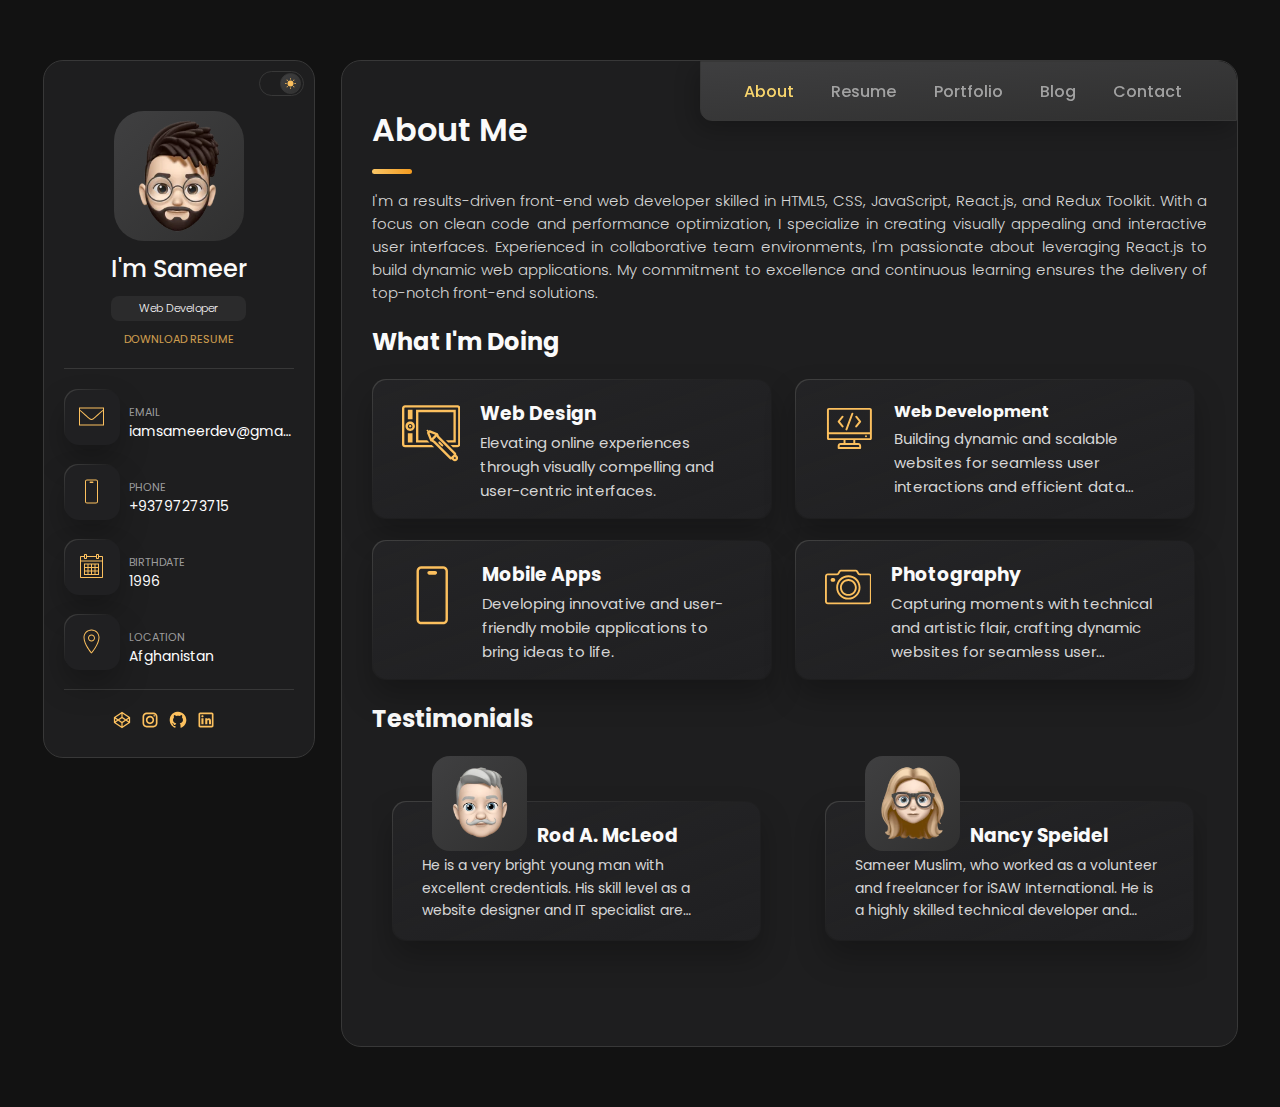
==== index.html @ 7d1943c6 "fixed bugs" ====
<!DOCTYPE html>
<html lang="en">
  <head>
    <meta charset="UTF-8" />
    <meta name="viewport" content="width=device-width, initial-scale=1.0" />
    <link rel="preconnect" href="https://fonts.googleapis.com" />
    <link rel="preconnect" href="https://fonts.gstatic.com" crossorigin />
    <link
      href="https://fonts.googleapis.com/css2?family=Poppins:ital,wght@0,100;0,200;0,300;0,400;0,500;0,600;0,700;0,800;0,900;1,100;1,200;1,300;1,400;1,500;1,600;1,700;1,800;1,900&display=swap"
      rel="stylesheet"
    />
    <link rel="icon" href="images/my-avatar.webp" type="image/x-icon" />

    <link rel="stylesheet" href="css/style.css" />

    <title>I'm Sameer</title>
    <meta
      name="description"
      content="I'm a results-driven front-end web developer skilled in HTML5, CSS,
    JavaScript, React.js, and Redux Toolkit. With a focus on clean code
    and performance optimization, I specialize in creating visually
    appealing and interactive user interfaces."
    />
  </head>
  <!-- Body starts here -->
  <body>
    <!-- main-Container starts here -->

    <div id="main-container" class="main-container">
      <!-- left-side starts here -->

      <aside id="left-side" class="left-side defult-panel">
        <!-- top-sidebar starts here -->
        <div id="show-contacts" class="show-contacts-btn">
          <p id="show-contatcts-text">Show Contacts</p>
          <p id="down-arrow">></p>
        </div>

        <!-- profile starts here -->

        <div class="profile">
          <div class="photo">
            <img
              height="120px"
              width="120"
              src="images/my-avatar.webp"
              alt="I'm Sameer Avatar"
            />
          </div>
          <div class="my-info">
            <h2 class="my-name">I'm Sameer</h2>
            <p id="my-position" class="my-position">Web Developer</p>
            <a
              class="resume-download-btn"
              href="assets/moh-sameer-resume.pdf"
              download="IamSameer-resume"
              >Download Resume
            </a>
          </div>
        </div>
        <!-- profile ends here -->
        <!-- Hr start here  -->
        <hr id="hr1" class="" />

        <!-- info starts here -->
        <div id="info" class="info">
          <!-- Contact list ul starts here -->
          <ul class="contact-list">
            <!-- list item  -->
            <li class="contact-item">
              <div class="item-icon">
                <svg
                  xmlns="http://www.w3.org/2000/svg"
                  viewBox="0 0 50 50"
                  fill="var(--icon-color)"
                >
                  <path
                    d="M 0 7 L 0 8 L 0 43 L 50 43 L 50 7 L 0 7 z M 2 9 L 48 9 L 48 11.505859 C 47.575713 11.875664 29.813803 27.355977 28.335938 28.642578 C 27.038791 29.771847 25.717322 30.001953 25 30.001953 C 24.283393 30.001953 22.961399 29.772013 21.664062 28.642578 C 20.186197 27.355977 2.4242867 11.875664 2 11.505859 L 2 9 z M 2 14.150391 C 4.4379749 16.275559 18.967648 28.941928 20.353516 30.148438 C 22.05418 31.629002 23.854607 31.998047 25 31.998047 C 26.144678 31.998047 27.94563 31.629168 29.646484 30.148438 C 31.032347 28.941933 45.561926 16.277341 48 14.152344 L 48 41 L 2 41 L 2 14.150391 z"
                    fill="var(--icon-color)"
                  />
                </svg>
              </div>
              <div class="item-data">
                <p class="contact-name">email</p>
                <a href="mailto:iamsameerdev@gmail.com" class="contact-data"
                  >iamsameerdev@gmail.com</a
                >
              </div>
            </li>
            <!-- list item  -->

            <li class="contact-item">
              <div class="item-icon">
                <svg
                  xmlns="http://www.w3.org/2000/svg"
                  viewBox="0 0 50 50"
                  fill="var(--icon-color)"
                >
                  <path
                    d="M 16 1 C 13.802666 1 12 2.8026661 12 5 L 12 45 C 12 47.197334 13.802666 49 16 49 L 34 49 C 36.197334 49 38 47.197334 38 45 L 38 5 C 38 2.8026661 36.197334 1 34 1 L 16 1 z M 16 3 L 34 3 C 35.116666 3 36 3.8833339 36 5 L 36 45 C 36 46.116666 35.116666 47 34 47 L 16 47 C 14.883334 47 14 46.116666 14 45 L 14 5 C 14 3.8833339 14.883334 3 16 3 z M 22.5 5 C 21.672 5 21 5.672 21 6.5 C 21 7.328 21.672 8 22.5 8 L 27.5 8 C 28.328 8 29 7.328 29 6.5 C 29 5.672 28.328 5 27.5 5 L 22.5 5 z"
                    fill="var(--icon-color)"
                  />
                </svg>
              </div>
              <div class="item-data">
                <p class="contact-name">Phone</p>
                <a href="tel:+93797273715" class="contact-data">+93797273715</a>
              </div>
            </li>
            <!-- list item  -->

            <li class="contact-item">
              <div class="item-icon">
                <svg
                  xmlns="http://www.w3.org/2000/svg"
                  viewBox="0 0 50 50"
                  fill="var(--icon-color)"
                >
                  <path
                    d="M 12 0 C 10.90625 0 10 0.90625 10 2 L 10 4 L 4 4 C 3.476563 4 2.945313 4.191406 2.570313 4.570313 C 2.191406 4.945313 2 5.476563 2 6 L 2 46 C 2 46.523438 2.191406 47.054688 2.570313 47.433594 C 2.945313 47.808594 3.476563 48 4 48 L 46 48 C 46.523438 48 47.054688 47.808594 47.433594 47.433594 C 47.808594 47.054688 48 46.523438 48 46 L 48 6 C 48 5.476563 47.808594 4.945313 47.433594 4.570313 C 47.054688 4.191406 46.523438 4 46 4 L 40 4 L 40 2 C 40 0.90625 39.09375 0 38 0 L 36 0 C 34.90625 0 34 0.90625 34 2 L 34 4 L 16 4 L 16 2 C 16 0.90625 15.09375 0 14 0 Z M 12 2 L 14 2 L 14 8 L 12 8 Z M 36 2 L 38 2 L 38 8 L 36 8 Z M 4 6 L 10 6 L 10 8 C 10 9.09375 10.90625 10 12 10 L 14 10 C 15.09375 10 16 9.09375 16 8 L 16 6 L 34 6 L 34 8 C 34 9.09375 34.90625 10 36 10 L 38 10 C 39.09375 10 40 9.09375 40 8 L 40 6 L 46 6 L 46 13 L 4 13 Z M 4 15 L 46 15 L 46 46 L 4 46 Z M 10 19 L 10 42 L 40 42 L 40 19 Z M 12 21 L 17 21 L 17 26 L 12 26 Z M 19 21 L 24 21 L 24 26 L 19 26 Z M 26 21 L 31 21 L 31 26 L 26 26 Z M 33 21 L 38 21 L 38 26 L 33 26 Z M 12 28 L 17 28 L 17 33 L 12 33 Z M 19 28 L 24 28 L 24 33 L 19 33 Z M 26 28 L 31 28 L 31 33 L 26 33 Z M 33 28 L 38 28 L 38 33 L 33 33 Z M 12 35 L 17 35 L 17 40 L 12 40 Z M 19 35 L 24 35 L 24 40 L 19 40 Z M 26 35 L 31 35 L 31 40 L 26 40 Z M 33 35 L 38 35 L 38 40 L 33 40 Z"
                    fill="var(--icon-color)"
                  />
                </svg>
              </div>
              <div class="item-data">
                <p class="contact-name">Birthdate</p>
                <time datetime="1996" class="contact-data"> 1996</time>
              </div>
            </li>
            <!-- list item  -->

            <li class="contact-item">
              <div class="item-icon">
                <svg
                  xmlns="http://www.w3.org/2000/svg"
                  viewBox="0 0 50 50"
                  fill="var(--icon-color)"
                >
                  <path
                    d="M 25 1 C 16.160156 1 9 8.160156 9 17 C 9 24.308594 12.859375 32.164063 16.65625 38.25 C 20.453125 44.335938 24.25 48.65625 24.25 48.65625 C 24.441406 48.871094 24.714844 48.996094 25 48.996094 C 25.285156 48.996094 25.558594 48.871094 25.75 48.65625 C 25.75 48.65625 29.550781 44.246094 33.34375 38.125 C 37.136719 32.003906 41 24.167969 41 17 C 41 8.160156 33.839844 1 25 1 Z M 25 3 C 32.761719 3 39 9.238281 39 17 C 39 23.433594 35.363281 31.082031 31.65625 37.0625 C 28.550781 42.074219 25.921875 45.300781 25 46.40625 C 24.070313 45.308594 21.441406 42.152344 18.34375 37.1875 C 14.640625 31.25 11 23.589844 11 17 C 11 9.238281 17.238281 3 25 3 Z M 25 11 C 21.144531 11 18 14.144531 18 18 C 18 21.855469 21.144531 25 25 25 C 28.855469 25 32 21.855469 32 18 C 32 14.144531 28.855469 11 25 11 Z M 25 13 C 27.773438 13 30 15.226563 30 18 C 30 20.773438 27.773438 23 25 23 C 22.226563 23 20 20.773438 20 18 C 20 15.226563 22.226563 13 25 13 Z"
                    fill="var(--icon-color)"
                  />
                </svg>
              </div>
              <div class="item-data">
                <p class="contact-name">Location</p>
                <address class="contact-data">Afghanistan</address>
              </div>
            </li>
          </ul>
          <!-- Contact list ul ends here -->
        </div>

        <!-- info starts here -->

        <hr id="hr2" class="hr2" />
        <div id="social-icons" class="social-icons">
          <a
            href="https://codepen.io/sameer-muslim"
            aria-label="Codepen account link"
            target="_blank"
            ><svg
              xmlns="http://www.w3.org/2000/svg"
              viewBox="0 0 32 32"
              fill="var(--icon-color)"
            >
              <path
                d="M 16 2.84375 L 15.4375 3.21875 L 3.4375 11.25 L 3 11.53125 L 3 20.46875 L 3.4375 20.75 L 15.4375 28.78125 L 16 29.15625 L 16.5625 28.78125 L 28.5625 20.75 L 29 20.46875 L 29 11.53125 L 28.5625 11.25 L 16.5625 3.21875 Z M 15 5.90625 L 15 11.34375 L 9.84375 14.8125 L 5.8125 12.09375 Z M 17 5.90625 L 26.1875 12.09375 L 22.15625 14.8125 L 17 11.34375 Z M 16 13.09375 L 20.34375 16 L 16 18.90625 L 11.65625 16 Z M 5 13.9375 L 8.0625 16 L 5 18.0625 Z M 27 13.9375 L 27 18.0625 L 23.9375 16 Z M 9.875 17.1875 L 15 20.65625 L 15 26.09375 L 5.8125 19.90625 Z M 22.125 17.1875 L 26.1875 19.90625 L 17 26.09375 L 17 20.65625 Z"
                fill="var(--icon-color)"
              />
            </svg>
          </a>
          <a
            href="https://www.instagram.com/sameermuslim/"
            aria-label="Instagram account link"
            target="_blank"
            ><svg
              xmlns="http://www.w3.org/2000/svg"
              viewBox="0 0 24 24"
              fill="#8e8e8e"
            >
              <path
                d="M 8 3 C 5.243 3 3 5.243 3 8 L 3 16 C 3 18.757 5.243 21 8 21 L 16 21 C 18.757 21 21 18.757 21 16 L 21 8 C 21 5.243 18.757 3 16 3 L 8 3 z M 8 5 L 16 5 C 17.654 5 19 6.346 19 8 L 19 16 C 19 17.654 17.654 19 16 19 L 8 19 C 6.346 19 5 17.654 5 16 L 5 8 C 5 6.346 6.346 5 8 5 z M 17 6 A 1 1 0 0 0 16 7 A 1 1 0 0 0 17 8 A 1 1 0 0 0 18 7 A 1 1 0 0 0 17 6 z M 12 7 C 9.243 7 7 9.243 7 12 C 7 14.757 9.243 17 12 17 C 14.757 17 17 14.757 17 12 C 17 9.243 14.757 7 12 7 z M 12 9 C 13.654 9 15 10.346 15 12 C 15 13.654 13.654 15 12 15 C 10.346 15 9 13.654 9 12 C 9 10.346 10.346 9 12 9 z"
                fill="var(--icon-color)"
              />
            </svg>
          </a>
          <a
            href="https://github.com/sameermuslim"
            aria-label="GitHub account link"
            target="_blank"
          >
            <svg
              xmlns="http://www.w3.org/2000/svg"
              viewBox="0 0 24 24"
              fill="#8e8e8e"
            >
              <path
                d="M10.9,2.1c-4.6,0.5-8.3,4.2-8.8,8.7c-0.5,4.7,2.2,8.9,6.3,10.5C8.7,21.4,9,21.2,9,20.8v-1.6c0,0-0.4,0.1-0.9,0.1 c-1.4,0-2-1.2-2.1-1.9c-0.1-0.4-0.3-0.7-0.6-1C5.1,16.3,5,16.3,5,16.2C5,16,5.3,16,5.4,16c0.6,0,1.1,0.7,1.3,1c0.5,0.8,1.1,1,1.4,1 c0.4,0,0.7-0.1,0.9-0.2c0.1-0.7,0.4-1.4,1-1.8c-2.3-0.5-4-1.8-4-4c0-1.1,0.5-2.2,1.2-3C7.1,8.8,7,8.3,7,7.6C7,7.2,7,6.6,7.3,6 c0,0,1.4,0,2.8,1.3C10.6,7.1,11.3,7,12,7s1.4,0.1,2,0.3C15.3,6,16.8,6,16.8,6C17,6.6,17,7.2,17,7.6c0,0.8-0.1,1.2-0.2,1.4 c0.7,0.8,1.2,1.8,1.2,3c0,2.2-1.7,3.5-4,4c0.6,0.5,1,1.4,1,2.3v2.6c0,0.3,0.3,0.6,0.7,0.5c3.7-1.5,6.3-5.1,6.3-9.3 C22,6.1,16.9,1.4,10.9,2.1z"
                fill="var(--icon-color)"
              />
            </svg>
          </a>
          <a
            href="https://www.linkedin.com/in/m-sameer-muslim-55a5a4166/"
            aria-label="Linkedin account link"
            target="_blank"
          >
            <svg
              xmlns="http://www.w3.org/2000/svg"
              viewBox="0 0 24 24"
              fill="#8e8e8e"
            >
              <path
                d="M 5 3 C 3.895 3 3 3.895 3 5 L 3 19 C 3 20.105 3.895 21 5 21 L 19 21 C 20.105 21 21 20.105 21 19 L 21 5 C 21 3.895 20.105 3 19 3 L 5 3 z M 5 5 L 19 5 L 19 19 L 5 19 L 5 5 z M 7.7792969 6.3164062 C 6.9222969 6.3164062 6.4082031 6.8315781 6.4082031 7.5175781 C 6.4082031 8.2035781 6.9223594 8.7167969 7.6933594 8.7167969 C 8.5503594 8.7167969 9.0644531 8.2035781 9.0644531 7.5175781 C 9.0644531 6.8315781 8.5502969 6.3164062 7.7792969 6.3164062 z M 6.4765625 10 L 6.4765625 17 L 9 17 L 9 10 L 6.4765625 10 z M 11.082031 10 L 11.082031 17 L 13.605469 17 L 13.605469 13.173828 C 13.605469 12.034828 14.418109 11.871094 14.662109 11.871094 C 14.906109 11.871094 15.558594 12.115828 15.558594 13.173828 L 15.558594 17 L 18 17 L 18 13.173828 C 18 10.976828 17.023734 10 15.802734 10 C 14.581734 10 13.930469 10.406562 13.605469 10.976562 L 13.605469 10 L 11.082031 10 z"
                fill="var(--icon-color)"
              />
            </svg>
          </a>
          <!-- <a href="https://twitter.com/SameerBaha" target="_blank"></a>
            <svg
              xmlns="http://www.w3.org/2000/svg"
              viewBox="0 0 24 24"
              fill="#8e8e8e"
            >
              <path
                d="M21.634,4.031c-0.815,0.385-2.202,1.107-2.899,1.245c-0.027,0.007-0.049,0.016-0.075,0.023 c-0.813-0.802-1.927-1.299-3.16-1.299c-2.485,0-4.5,2.015-4.5,4.5c0,0.131-0.011,0.372,0,0.5c-3.218,0-5.568-1.679-7.327-3.837 C3.438,4.873,3.188,5.024,3.136,5.23C3.019,5.696,2.979,6.475,2.979,7.031c0,1.401,1.095,2.777,2.8,3.63 c-0.314,0.081-0.66,0.139-1.02,0.139c-0.424,0-0.912-0.111-1.339-0.335c-0.158-0.083-0.499-0.06-0.398,0.344 c0.405,1.619,2.253,2.756,3.904,3.087c-0.375,0.221-1.175,0.176-1.543,0.176c-0.136,0-0.609-0.032-0.915-0.07 c-0.279-0.034-0.708,0.038-0.349,0.582c0.771,1.167,2.515,1.9,4.016,1.928c-1.382,1.084-3.642,1.48-5.807,1.48 c-0.438-0.01-0.416,0.489-0.063,0.674C3.862,19.504,6.478,20,8.347,20C15.777,20,20,14.337,20,8.999 c0-0.086-0.002-0.266-0.005-0.447C19.995,8.534,20,8.517,20,8.499c0-0.027-0.008-0.053-0.008-0.08 c-0.003-0.136-0.006-0.263-0.009-0.329c0.589-0.425,1.491-1.163,1.947-1.728c0.155-0.192,0.03-0.425-0.181-0.352 c-0.543,0.189-1.482,0.555-2.07,0.625c1.177-0.779,1.759-1.457,2.259-2.21C22.109,4.168,21.895,3.907,21.634,4.031z"
                fill="var(--icon-color)"
              />
            </svg>
          </a> -->
        </div>
        <div id="mode-toggle-btn" class="defult-panel mode-toggle-btn">
          <div id="mood-btn" class="toggle-mode dark">
            <img
              height="12px"
              width="12px"
              id="mood-icon"
              class="active"
              src="images/sun.svg"
              alt="light mode icon, Sun"
            />
          </div>
        </div>
      </aside>
      <!-- left-side Ends here -->

      <main class="right-side defult-panel">
        <div class="menu-bar">
          <ul id="menu-bar-ul" class="menu-bar-ul">
            <li>
              <button class="menu-bar-link about-btn active">About</button>
            </li>
            <li><button class="menu-bar-link resume-btn">Resume</button></li>
            <li>
              <button class="menu-bar-link portfolio-btn">Portfolio</button>
            </li>
            <li><button class="menu-bar-link blog-btn">Blog</button></li>
            <li><button class="menu-bar-link contact-btn">Contact</button></li>
          </ul>
        </div>

        <!-- About Section  -->
        <article id="about-section" class="the-section about-section active">
          <h1 class="big-title">About Me</h1>
          <div class="dash"></div>
          <p class="body-text">
            I'm a results-driven front-end web developer skilled in HTML5, CSS,
            JavaScript, React.js, and Redux Toolkit. With a focus on clean code
            and performance optimization, I specialize in creating visually
            appealing and interactive user interfaces. Experienced in
            collaborative team environments, I'm passionate about leveraging
            React.js to build dynamic web applications. My commitment to
            excellence and continuous learning ensures the delivery of top-notch
            front-end solutions.
          </p>

          <!-- What I'm doing section -->
          <div class="section what-i-do">
            <h2 class="section-title">What I'm Doing</h2>

            <div class="section-main-div">
              <ul class="section-list services">
                <li>
                  <div class="card-item services">
                    <svg
                      class="card-item-icon"
                      xmlns="http://www.w3.org/2000/svg"
                      viewBox="0 0 50 50"
                      fill="var(--icon-color)"
                    >
                      <path
                        d="M 2.59375 1 C 1.171875 1 0 2.171875 0 3.59375 L 0 34.40625 C 0 35.828125 1.171875 37 2.59375 37 L 27.5 37 L 25.5 35 L 2.59375 35 C 2.253906 35 2 34.746094 2 34.40625 L 2 3.59375 C 2 3.253906 2.253906 3 2.59375 3 L 47.40625 3 C 47.746094 3 48 3.253906 48 3.59375 L 48 34.40625 C 48 34.746094 47.746094 35 47.40625 35 L 41.5 35 L 43.5 37 L 47.40625 37 C 48.828125 37 50 35.828125 50 34.40625 L 50 3.59375 C 50 2.171875 48.828125 1 47.40625 1 Z M 5 5 L 5 13 L 9 13 L 9 5 Z M 12 5 L 12 33 L 23.5 33 L 21.5 31 L 14 31 L 14 7 L 44 7 L 44 31 L 37.5 31 L 39.5 33 L 46 33 L 46 5 Z M 7 15 C 4.800781 15 3 16.800781 3 19 C 3 21.199219 4.800781 23 7 23 C 9.199219 23 11 21.199219 11 19 C 11 16.800781 9.199219 15 7 15 Z M 7 17 C 8.117188 17 9 17.882813 9 19 C 9 20.117188 8.117188 21 7 21 C 5.882813 21 5 20.117188 5 19 C 5 17.882813 5.882813 17 7 17 Z M 7 18 C 6.449219 18 6 18.449219 6 19 C 6 19.550781 6.449219 20 7 20 C 7.550781 20 8 19.550781 8 19 C 8 18.449219 7.550781 18 7 18 Z M 21.65625 22 C 21.484375 22 21.316406 22.054688 21.1875 22.1875 C 20.925781 22.449219 20.925781 22.894531 21.1875 23.15625 C 21.226563 23.195313 21.523438 23.492188 21.8125 23.78125 L 21.6875 23.90625 C 21.398438 24.191406 21.3125 24.625 21.46875 25 L 24.09375 31.46875 C 24.214844 31.746094 24.457031 31.953125 24.75 32.03125 C 24.753906 32.03125 24.777344 32.0625 24.78125 32.0625 C 24.800781 32.0625 24.824219 32.0625 24.84375 32.0625 C 24.886719 32.074219 24.9375 32.105469 25 32.125 C 25.152344 32.171875 25.363281 32.21875 25.59375 32.3125 C 26.058594 32.5 26.601563 32.820313 26.84375 33.0625 L 40.75 46.9375 C 41.066406 47.253906 41.5625 47.457031 42 47.4375 C 42.183594 47.429688 42.351563 47.394531 42.5 47.34375 L 43.34375 48.1875 C 44.402344 49.246094 46.128906 49.246094 47.1875 48.1875 C 48.246094 47.128906 48.246094 45.402344 47.1875 44.34375 L 46.34375 43.5 C 46.394531 43.351563 46.429688 43.183594 46.4375 43 C 46.457031 42.5625 46.253906 42.035156 45.9375 41.71875 L 32.0625 27.84375 C 31.53125 27.3125 31.0625 25.78125 31.0625 25.78125 C 31.019531 25.617188 30.933594 25.464844 30.8125 25.34375 C 30.792969 25.320313 30.773438 25.300781 30.75 25.28125 C 30.667969 25.203125 30.574219 25.140625 30.46875 25.09375 L 24 22.46875 C 23.84375 22.394531 23.671875 22.363281 23.5 22.375 C 23.273438 22.40625 23.0625 22.519531 22.90625 22.6875 L 22.78125 22.8125 L 22.15625 22.1875 C 22.023438 22.054688 21.828125 22 21.65625 22 Z M 23.84375 24.5625 L 28.3125 26.375 L 25.375 29.3125 L 23.5625 24.84375 Z M 5 25 L 5 33 L 9 33 L 9 25 Z M 29.71875 27.78125 C 29.953125 28.273438 30.171875 28.796875 30.625 29.25 L 44.375 43 C 44.367188 43.019531 44.390625 43.003906 44.375 43.03125 C 44.339844 43.070313 44.308594 43.113281 44.28125 43.15625 C 44.085938 43.417969 43.707031 43.792969 43.25 44.25 C 42.878906 44.621094 42.566406 44.90625 42.3125 45.125 C 42.1875 45.164063 42.070313 45.226563 41.96875 45.3125 L 28.25 31.625 C 27.789063 31.164063 27.277344 30.941406 26.78125 30.71875 Z M 32 32.125 C 31.75 32.101563 31.519531 32.167969 31.34375 32.34375 C 30.996094 32.691406 31.050781 33.300781 31.46875 33.71875 C 31.609375 33.859375 33.609375 35.859375 33.75 36 C 34.167969 36.417969 34.777344 36.472656 35.125 36.125 C 35.476563 35.777344 35.417969 35.167969 35 34.75 L 32.71875 32.46875 C 32.507813 32.257813 32.25 32.148438 32 32.125 Z M 45.1875 45.15625 L 45.78125 45.75 C 46.074219 46.042969 46.074219 46.488281 45.78125 46.78125 C 45.488281 47.074219 45.042969 47.074219 44.75 46.78125 L 44.15625 46.1875 C 44.332031 46.023438 44.507813 45.867188 44.6875 45.6875 C 44.867188 45.507813 45.023438 45.332031 45.1875 45.15625 Z"
                        fill="var(--icon-color)"
                      />
                    </svg>

                    <div class="card-data">
                      <h3 class="card-item-title">Web Design</h3>
                      <p class="item-text">
                        Elevating online experiences through visually compelling
                        and user-centric interfaces.
                      </p>
                    </div>
                  </div>
                </li>
                <li>
                  <div class="card-item services">
                    <svg
                      class="card-item-icon"
                      xmlns="http://www.w3.org/2000/svg"
                      viewBox="0 0 50 50"
                      fill="var(--icon-color)"
                    >
                      <path
                        d="M 4 4 C 2.9069372 4 2 4.9069372 2 6 L 2 35 C 2 36.093063 2.9069372 37 4 37 L 19 37 L 19 40 L 16 40 C 14.35503 40 13 41.35503 13 43 L 13 45 A 1.0001 1.0001 0 0 0 14 46 L 36 46 A 1.0001 1.0001 0 0 0 37 45 L 37 43 C 37 41.35503 35.64497 40 34 40 L 31 40 L 31 37 L 46 37 C 47.093063 37 48 36.093063 48 35 L 48 6 C 48 4.9069372 47.093063 4 46 4 L 4 4 z M 4 6 L 46 6 L 46 29 L 4 29 L 4 6 z M 27.949219 8.9882812 A 1.0001 1.0001 0 0 0 27.064453 9.6484375 L 21.064453 25.648438 A 1.0001 1.0001 0 1 0 22.935547 26.351562 L 28.935547 10.351562 A 1.0001 1.0001 0 0 0 27.949219 8.9882812 z M 32.001953 11.988281 A 1.0001 1.0001 0 0 0 31.21875 13.625 L 34.71875 18 L 31.21875 22.375 A 1.0004882 1.0004882 0 1 0 32.78125 23.625 L 36.78125 18.625 A 1.0001 1.0001 0 0 0 36.78125 17.375 L 32.78125 12.375 A 1.0001 1.0001 0 0 0 32.001953 11.988281 z M 17.96875 11.990234 A 1.0001 1.0001 0 0 0 17.21875 12.375 L 13.21875 17.375 A 1.0001 1.0001 0 0 0 13.21875 18.625 L 17.21875 23.625 A 1.0004882 1.0004882 0 1 0 18.78125 22.375 L 15.28125 18 L 18.78125 13.625 A 1.0001 1.0001 0 0 0 17.96875 11.990234 z M 4 31 L 46 31 L 46 35 L 30 35 L 20 35 L 4 35 L 4 31 z M 42 32 A 1 1 0 0 0 41 33 A 1 1 0 0 0 42 34 A 1 1 0 0 0 43 33 A 1 1 0 0 0 42 32 z M 21 37 L 29 37 L 29 40 L 21 40 L 21 37 z M 16 42 L 34 42 C 34.56503 42 35 42.43497 35 43 L 35 44 L 15 44 L 15 43 C 15 42.43497 15.43497 42 16 42 z"
                        fill="var(--icon-color)"
                      />
                    </svg>

                    <div>
                      <h4 class="card-item-title">Web Development</h4>
                      <p class="item-text">
                        Building dynamic and scalable websites for seamless user
                        interactions and efficient data management.
                      </p>
                    </div>
                  </div>
                </li>
                <li>
                  <div class="card-item services">
                    <svg
                      class="card-item-icon"
                      xmlns="http://www.w3.org/2000/svg"
                      viewBox="0 0 50 50"
                      fill="var(--icon-color)"
                    >
                      <path
                        d="M 16 1 C 13.802666 1 12 2.8026661 12 5 L 12 45 C 12 47.197334 13.802666 49 16 49 L 34 49 C 36.197334 49 38 47.197334 38 45 L 38 5 C 38 2.8026661 36.197334 1 34 1 L 16 1 z M 16 3 L 34 3 C 35.116666 3 36 3.8833339 36 5 L 36 45 C 36 46.116666 35.116666 47 34 47 L 16 47 C 14.883334 47 14 46.116666 14 45 L 14 5 C 14 3.8833339 14.883334 3 16 3 z M 22.5 5 C 21.672 5 21 5.672 21 6.5 C 21 7.328 21.672 8 22.5 8 L 27.5 8 C 28.328 8 29 7.328 29 6.5 C 29 5.672 28.328 5 27.5 5 L 22.5 5 z"
                        fill="var(--icon-color)"
                      />
                    </svg>

                    <div>
                      <h3 class="card-item-title">Mobile Apps</h3>
                      <p class="item-text">
                        Developing innovative and user-friendly mobile
                        applications to bring ideas to life.
                      </p>
                    </div>
                  </div>
                </li>
                <li>
                  <div class="card-item services">
                    <svg
                      class="card-item-icon"
                      xmlns="http://www.w3.org/2000/svg"
                      viewBox="0 0 50 50"
                      fill="var(--icon-color)"
                    >
                      <path
                        d="M 17 5 C 16.179688 5 15.601563 5.5 15.1875 5.96875 C 14.773438 6.4375 14.4375 6.96875 14.125 7.46875 C 13.8125 7.96875 13.527344 8.4375 13.28125 8.71875 C 13.097656 8.929688 12.976563 8.988281 12.96875 9 L 3 9 C 1.355469 9 0 10.355469 0 12 L 0 39 C 0 40.644531 1.355469 42 3 42 L 47 42 C 48.644531 42 50 40.644531 50 39 L 50 12 C 50 10.355469 48.644531 9 47 9 L 37.03125 9 C 37.035156 9.003906 37.023438 9 37 9 C 36.96875 8.976563 36.878906 8.902344 36.71875 8.71875 C 36.472656 8.4375 36.1875 7.96875 35.875 7.46875 C 35.5625 6.96875 35.226563 6.4375 34.8125 5.96875 C 34.398438 5.5 33.820313 5 33 5 Z M 17 7 L 33 7 C 32.9375 7 33.066406 7 33.3125 7.28125 C 33.558594 7.5625 33.84375 8.03125 34.15625 8.53125 C 34.46875 9.03125 34.8125 9.5625 35.21875 10.03125 C 35.625 10.5 36.179688 11 37 11 L 47 11 C 47.5625 11 48 11.4375 48 12 L 48 39 C 48 39.5625 47.5625 40 47 40 L 3 40 C 2.4375 40 2 39.5625 2 39 L 2 12 C 2 11.4375 2.4375 11 3 11 L 13 11 C 13.820313 11 14.375 10.5 14.78125 10.03125 C 15.1875 9.5625 15.53125 9.03125 15.84375 8.53125 C 16.15625 8.03125 16.441406 7.5625 16.6875 7.28125 C 16.933594 7 17.0625 7 17 7 Z M 25 11 C 17.832031 11 12 16.832031 12 24 C 12 31.167969 17.832031 37 25 37 C 32.167969 37 38 31.167969 38 24 C 38 16.832031 32.167969 11 25 11 Z M 25 13 C 31.085938 13 36 17.914063 36 24 C 36 30.085938 31.085938 35 25 35 C 18.914063 35 14 30.085938 14 24 C 14 17.914063 18.914063 13 25 13 Z M 8 14 C 6.894531 14 6 14.894531 6 16 C 6 17.105469 6.894531 18 8 18 L 9 18 C 10.105469 18 11 17.105469 11 16 C 11 14.894531 10.105469 14 9 14 Z M 25 15 C 20.042969 15 16 19.042969 16 24 C 16 28.957031 20.042969 33 25 33 C 29.957031 33 34 28.957031 34 24 C 34 19.042969 29.957031 15 25 15 Z M 25 17 C 28.878906 17 32 20.121094 32 24 C 32 27.878906 28.878906 31 25 31 C 21.121094 31 18 27.878906 18 24 C 18 20.121094 21.121094 17 25 17 Z"
                        fill="var(--icon-color)"
                      />
                    </svg>

                    <div>
                      <h3 class="card-item-title">Photography</h3>
                      <p class="item-text">
                        Capturing moments with technical and artistic flair,
                        crafting dynamic websites for seamless user
                        interactions.
                      </p>
                    </div>
                  </div>
                </li>
              </ul>
            </div>
          </div>
          <!-- End of what I'm doing div -->

          <!-- starting of the next section -->
          <div class="section testimonials">
            <h2 class="section-title">Testimonials</h2>

            <div class="section-main-div">
              <ul class="section-list test-mo horizontal snaps-inline">
                <li class="testimonial-list-itme">
                  <div class="card-item team">
                    <div class="team-info min-test">
                      <div class="photo">
                        <img src="images/Rod.webp" alt="Rod McLeod's Avatar" />
                      </div>
                      <h3 class="card-item-title">Rod A. McLeod</h3>
                      <span style="display: none" class="card-item-position"
                        >Publisher at SHELLDRAKE PUBLISHING</span
                      >
                    </div>
                    <p style="display: none" class="item-test-mo-date">
                      November 8, 2023
                    </p>
                    <p class="item-text">
                      He is a very bright young man with excellent credentials.
                      His skill level as a website designer and IT specialist
                      are remarkable. I have worked closely with Sameer over the
                      past year in the development and implementation of
                      complicated web authoring programs and found his skill
                      sets to be excellent.
                    </p>
                  </div>
                </li>
                <li class="testimonial-list-itme">
                  <div class="card-item team">
                    <div class="team-info min-test">
                      <div class="photo">
                        <img
                          src="images/nancy-avatar.webp"
                          alt="Nancy Speidel's Avatar"
                        />
                      </div>
                      <h3 class="card-item-title">Nancy Speidel</h3>
                      <span style="display: none" class="card-item-position"
                        >Founder and CEO iSAW International</span
                      >
                    </div>
                    <p style="display: none" class="item-test-mo-date">
                      June 3, 2023
                    </p>
                    <p class="item-text">
                      Sameer Muslim, who worked as a volunteer and freelancer
                      for iSAW International. He is a highly skilled technical
                      developer and designer. He has a vast range of technical
                      capabilities ranging from web development to applications
                      and integration.
                    </p>
                  </div>
                </li>
                <li class="testimonial-list-itme">
                  <div class="card-item team">
                    <div class="team-info min-test">
                      <div class="photo">
                        <img
                          src="images/Niyaz-avatar.webp"
                          alt="Niyaz M. Khairy's avatar"
                        />
                      </div>
                      <h3 class="card-item-title">Niyaz M. Khairy</h3>
                      <span style="display: none" class="card-item-position"
                        >Owner of Niyaz.design</span
                      >
                    </div>
                    <p style="display: none" class="item-test-mo-date">
                      March 12, 2022
                    </p>
                    <p class="item-text">
                      Sameer was hired to create a corporate identity. We were
                      very pleased with the work done. He has a lot of
                      experience and is very concerned about the needs of
                      client.
                    </p>
                  </div>
                </li>
                <li class="testimonial-list-itme">
                  <div class="card-item team">
                    <div class="team-info min-test">
                      <div class="photo">
                        <img
                          src="images/Wares-avatar.webp"
                          alt="Wares avatar"
                        />
                      </div>
                      <h3 class="card-item-title">Wares Muhammadi</h3>
                      <span style="display: none" class="card-item-position"
                        >CEO Wama Solution Technology</span
                      >
                    </div>
                    <p style="display: none" class="item-test-mo-date">
                      Feb 17, 2023
                    </p>
                    <p class="item-text">
                      I had the chance to work with Sameer Muslim during my
                      journey as Tech Recruiter at Wama Solution group. The
                      experience was very positive thanks to his contribution.
                      Sameer was very supportive and always willing to leverage
                      the Frontend recruitment process. He is very commited,
                      flexible and understands the need of other business areas.
                    </p>
                  </div>
                </li>
              </ul>
            </div>
          </div>

          <!-- testimonials Dialog -->

          <div id="full-screen-dialog" class="full-screen-dialog">
            <div id="overlay" class="overlay" data-overlay=""></div>
            <div id="dialog-box" class="dialog-box defult-panel">
              <button id="dialog-close-btn" class="dialog-close-btn">X</button>

              <div class="dialog-imgs">
                <div class="dialog-profile">
                  <img
                    height="100px"
                    width="100px"
                    src=""
                    alt="dialog profile avatar"
                    class="dialog-person-img"
                  />
                </div>

                <svg
                  class="dialog-double-quotes"
                  xmlns="http://www.w3.org/2000/svg"
                  viewBox="0 0 50 50"
                  fill="var(--icon-color)"
                >
                  <path
                    d="M38.399,7H11.601C7.961,7,5,9.969,5,13.622l0.061,17.737c0,3.662,2.928,6.641,6.526,6.641h3.46l0.012,7.002 c0.001,0.417,0.26,0.789,0.65,0.935C15.823,45.979,15.941,46,16.059,46c0.283,0,0.56-0.121,0.754-0.343l6.678-7.66l15.001-0.073 c3.71,0,6.508-2.748,6.508-6.391V13.618C45,9.969,42.039,7,38.399,7z M23,21.035c0.037,1.447-0.626,4.735-3.397,6.824 c-0.18,0.136-0.392,0.202-0.601,0.202c-0.303,0-0.603-0.137-0.799-0.398c-0.333-0.441-0.245-1.068,0.196-1.4 c0.883-0.666,1.471-1.488,1.867-2.293c-0.247,0.056-0.502,0.091-0.765,0.091c-1.93,0-3.5-1.583-3.5-3.53S17.57,17,19.5,17 s3.5,1.583,3.5,3.53L23,21.035z M33.999,21.035c0.037,1.447-0.626,4.735-3.397,6.824c-0.18,0.136-0.392,0.202-0.601,0.202 c-0.303,0-0.603-0.137-0.799-0.398c-0.333-0.441-0.245-1.068,0.196-1.4c0.883-0.666,1.471-1.488,1.867-2.293 c-0.247,0.056-0.502,0.091-0.765,0.091c-1.93,0-3.5-1.583-3.5-3.53s1.57-3.53,3.5-3.53s3.5,1.583,3.5,3.53L33.999,21.035z"
                    fill="var(--icon-color)"
                  />
                </svg>
              </div>

              <div class="dialog-text-box">
                <h3 class="dialog-person-name">Sameer Muslim</h3>
                <span class="dialog-person-position">SEO of Shildreake</span>
                <p class="dialog-date">14 June, 2021</p>
                <p class="dialog-text">
                  Lorem ipsum dolor sit, amet consectetur adipisicing elit.
                  Itaque magni beatae cumque doloribus. Quo tenetur totam
                  accusamus, quia, pariatur qui vero laudantium sunt rem
                  eligendi quas, est maiores explicabo voluptatibus? Lorem
                  ipsum, dolor sit amet consectetur adipisicing elit. Mollitia,
                  reiciendis quis sint nesciunt iure id reprehenderit temporibus
                  natus perspiciatis libero repellat, sapiente enim optio
                  laborum facere nostrum harum sed magnam.
                </p>
              </div>
            </div>
          </div>

          <!-- <div style="display: none" class="section testimonials">
            <h2 class="section-title">Clients</h2>
            <div class="clients">
              <ul class="section-list horizontal snaps-inline">
                <li>
                  <a href="#"><img src="images/shelldrake.png" alt="" /></a>
                </li>
                <li>
                  <a href="#"><img src="images/isaw-logo.png" alt="" /></a>
                </li>
                <li>
                  <a href="#"><img src="images/camera.svg" alt="" /></a>
                </li>
                <li>
                  <a href="#"><img src="images/github.svg" alt="" /></a>
                </li>
                <li>
                  <a href="#"><img src="images/instagram.svg" alt="" /></a>
                </li>
                <li>
                  <a href="#"><img src="images/location.svg" alt="" /></a>
                </li>
              </ul>
            </div>
          </div> -->
        </article>
        <article id="resume-section " class="the-section resume-section">
          <h1 class="big-title">Resume</h1>
          <div class="dash"></div>
          <div class="resume">
            <div class="resume-section-name">
              <div class="resume-section-icon item-icon">
                <svg
                  xmlns="http://www.w3.org/2000/svg"
                  viewBox="10 5 65 65"
                  fill="var(--icon-color)"
                >
                  <path
                    d="M 40 5.007813 C 38.933594 5.007813 37.863281 5.410156 37.054688 6.21875 L 34.734375 8.539063 L 31.707031 7.28125 C 29.59375 6.40625 27.140625 7.421875 26.265625 9.539063 L 25.011719 12.566406 L 21.730469 12.566406 C 19.441406 12.566406 17.566406 14.441406 17.566406 16.730469 L 17.566406 20.011719 L 14.535156 21.265625 C 12.421875 22.140625 11.410156 24.59375 12.28125 26.707031 L 13.539063 29.738281 L 11.21875 32.058594 C 9.601563 33.675781 9.601563 36.328125 11.21875 37.945313 L 13.539063 40.265625 L 12.28125 43.292969 C 11.40625 45.40625 12.421875 47.859375 14.535156 48.734375 L 17.566406 49.988281 L 17.566406 50.019531 L 4.585938 63 L 17 63 L 17 75.414063 L 29.453125 62.964844 C 30.191406 63.085938 30.96875 63.023438 31.707031 62.71875 L 34.738281 61.460938 L 37.058594 63.78125 C 38.675781 65.398438 41.328125 65.398438 42.945313 63.78125 L 45.265625 61.460938 L 48.292969 62.71875 C 49.03125 63.023438 49.808594 63.085938 50.546875 62.964844 L 63 75.414063 L 63 63 L 75.414063 63 L 62.433594 50.019531 L 62.433594 49.988281 L 65.464844 48.734375 C 67.578125 47.859375 68.59375 45.40625 67.71875 43.292969 L 66.464844 40.265625 L 68.78125 37.945313 C 70.398438 36.328125 70.398438 33.671875 68.78125 32.054688 L 66.460938 29.734375 L 67.71875 26.707031 C 68.59375 24.59375 67.578125 22.140625 65.464844 21.265625 L 62.433594 20.011719 L 62.433594 16.730469 C 62.433594 14.441406 60.558594 12.566406 58.269531 12.566406 L 54.988281 12.566406 L 53.734375 9.539063 C 52.859375 7.421875 50.40625 6.410156 48.292969 7.28125 L 45.261719 8.539063 L 42.941406 6.21875 C 42.132813 5.410156 41.066406 5.007813 40 5.007813 Z M 40 6.992188 C 40.550781 6.992188 41.101563 7.207031 41.53125 7.632813 L 44.792969 10.898438 L 49.058594 9.132813 C 50.171875 8.667969 51.425781 9.1875 51.886719 10.300781 L 53.652344 14.566406 L 58.269531 14.566406 C 59.476563 14.566406 60.433594 15.523438 60.433594 16.730469 L 60.433594 21.34375 L 64.699219 23.113281 C 65.8125 23.574219 66.332031 24.824219 65.871094 25.941406 L 64.101563 30.203125 L 67.363281 33.46875 C 68.21875 34.324219 68.21875 35.675781 67.367188 36.53125 L 64.105469 39.796875 L 65.871094 44.058594 C 66.332031 45.175781 65.816406 46.425781 64.699219 46.886719 L 60.433594 48.65625 L 60.433594 53.269531 C 60.433594 54.476563 59.476563 55.433594 58.269531 55.433594 L 53.65625 55.433594 L 51.886719 59.699219 C 51.425781 60.8125 50.175781 61.332031 49.058594 60.871094 L 44.796875 59.101563 L 41.53125 62.363281 C 40.675781 63.21875 39.324219 63.21875 38.46875 62.363281 L 35.207031 59.101563 L 30.941406 60.871094 C 29.824219 61.328125 28.574219 60.8125 28.113281 59.699219 L 26.347656 55.433594 L 21.730469 55.433594 C 20.523438 55.433594 19.566406 54.476563 19.566406 53.269531 L 19.566406 48.65625 L 15.300781 46.886719 C 14.1875 46.425781 13.667969 45.175781 14.128906 44.058594 L 15.898438 39.796875 L 12.636719 36.53125 C 11.78125 35.675781 11.78125 34.324219 12.636719 33.46875 L 15.898438 30.207031 L 14.128906 25.941406 C 13.671875 24.824219 14.1875 23.574219 15.300781 23.113281 L 19.566406 21.34375 L 19.566406 16.730469 C 19.566406 15.523438 20.523438 14.566406 21.730469 14.566406 L 26.34375 14.566406 L 28.113281 10.300781 C 28.574219 9.1875 29.824219 8.667969 30.941406 9.132813 L 35.203125 10.898438 L 38.46875 7.632813 C 38.894531 7.207031 39.449219 6.992188 40 6.992188 Z M 40 10 C 39.449219 10 39 10.449219 39 11 C 39 11.550781 39.449219 12 40 12 C 40.550781 12 41 11.550781 41 11 C 41 10.449219 40.550781 10 40 10 Z M 30.824219 11.828125 C 30.6875 11.824219 30.554688 11.851563 30.433594 11.902344 C 29.921875 12.113281 29.679688 12.699219 29.890625 13.207031 C 30.101563 13.71875 30.6875 13.960938 31.199219 13.75 C 31.707031 13.539063 31.949219 12.953125 31.738281 12.441406 C 31.585938 12.074219 31.222656 11.828125 30.824219 11.828125 Z M 49.203125 11.828125 C 48.792969 11.816406 48.417969 12.0625 48.261719 12.441406 C 48.046875 12.953125 48.289063 13.539063 48.800781 13.75 C 49.3125 13.960938 49.894531 13.71875 50.109375 13.207031 C 50.320313 12.699219 50.078125 12.113281 49.566406 11.902344 C 49.453125 11.855469 49.328125 11.828125 49.203125 11.828125 Z M 40 17 C 39.449219 17 39 17.449219 39 18 C 39 18.550781 39.449219 19 40 19 C 40.550781 19 41 18.550781 41 18 C 41 17.449219 40.550781 17 40 17 Z M 56.984375 17.03125 C 56.714844 17.027344 56.453125 17.132813 56.265625 17.324219 C 55.875 17.710938 55.875 18.347656 56.265625 18.734375 C 56.652344 19.125 57.289063 19.125 57.675781 18.734375 C 58.066406 18.347656 58.066406 17.710938 57.675781 17.324219 C 57.492188 17.136719 57.246094 17.03125 56.984375 17.03125 Z M 23.042969 17.03125 C 22.773438 17.027344 22.511719 17.132813 22.324219 17.324219 C 21.933594 17.714844 21.933594 18.347656 22.324219 18.738281 C 22.710938 19.128906 23.347656 19.128906 23.734375 18.738281 C 24.125 18.347656 24.125 17.714844 23.734375 17.324219 C 23.550781 17.140625 23.304688 17.035156 23.042969 17.03125 Z M 35.609375 17.578125 C 35.585938 17.578125 35.5625 17.582031 35.539063 17.582031 C 35.472656 17.585938 35.40625 17.597656 35.34375 17.613281 C 34.808594 17.757813 34.492188 18.304688 34.636719 18.839844 C 34.777344 19.375 35.324219 19.691406 35.859375 19.546875 C 36.394531 19.402344 36.710938 18.855469 36.566406 18.324219 C 36.449219 17.886719 36.058594 17.585938 35.609375 17.578125 Z M 44.390625 17.578125 C 43.941406 17.582031 43.550781 17.886719 43.433594 18.320313 C 43.363281 18.578125 43.398438 18.851563 43.53125 19.082031 C 43.664063 19.308594 43.882813 19.476563 44.140625 19.546875 C 44.398438 19.617188 44.671875 19.578125 44.898438 19.445313 C 45.128906 19.3125 45.296875 19.09375 45.363281 18.839844 C 45.507813 18.304688 45.191406 17.757813 44.65625 17.613281 C 44.570313 17.589844 44.480469 17.578125 44.390625 17.578125 Z M 31.476563 19.277344 C 31.308594 19.28125 31.144531 19.328125 31 19.410156 C 30.769531 19.542969 30.601563 19.761719 30.53125 20.019531 C 30.464844 20.273438 30.5 20.546875 30.632813 20.777344 C 30.765625 21.007813 30.984375 21.175781 31.242188 21.242188 C 31.496094 21.3125 31.769531 21.277344 32 21.140625 C 32.476563 20.867188 32.640625 20.253906 32.363281 19.777344 C 32.183594 19.460938 31.84375 19.269531 31.476563 19.277344 Z M 48.453125 19.28125 C 48.109375 19.296875 47.800781 19.484375 47.632813 19.78125 C 47.355469 20.257813 47.523438 20.867188 48 21.144531 C 48.476563 21.421875 49.089844 21.257813 49.363281 20.78125 C 49.5 20.550781 49.535156 20.277344 49.464844 20.019531 C 49.398438 19.761719 49.230469 19.542969 49 19.410156 C 48.832031 19.316406 48.644531 19.269531 48.453125 19.28125 Z M 27.992188 21.980469 C 27.722656 21.976563 27.460938 22.082031 27.269531 22.269531 C 26.882813 22.660156 26.882813 23.296875 27.269531 23.6875 C 27.660156 24.074219 28.296875 24.074219 28.6875 23.6875 C 29.074219 23.296875 29.074219 22.660156 28.6875 22.269531 C 28.5 22.085938 28.253906 21.980469 27.992188 21.980469 Z M 52.035156 21.980469 C 51.765625 21.972656 51.503906 22.078125 51.3125 22.269531 C 50.921875 22.660156 50.921875 23.296875 51.3125 23.6875 C 51.703125 24.074219 52.335938 24.074219 52.726563 23.6875 C 53.117188 23.296875 53.117188 22.660156 52.726563 22.269531 C 52.542969 22.085938 52.296875 21.984375 52.035156 21.980469 Z M 17.847656 24.8125 C 17.4375 24.804688 17.0625 25.050781 16.90625 25.433594 C 16.691406 25.941406 16.933594 26.527344 17.445313 26.738281 C 17.957031 26.949219 18.539063 26.707031 18.75 26.199219 C 18.964844 25.6875 18.722656 25.101563 18.210938 24.890625 C 18.097656 24.84375 17.972656 24.816406 17.847656 24.8125 Z M 62.179688 24.8125 C 62.046875 24.8125 61.914063 24.839844 61.792969 24.890625 C 61.28125 25.101563 61.039063 25.6875 61.25 26.199219 C 61.460938 26.707031 62.046875 26.949219 62.558594 26.738281 C 63.066406 26.527344 63.308594 25.941406 63.097656 25.433594 C 62.945313 25.058594 62.582031 24.816406 62.179688 24.8125 Z M 54.699219 25.5 C 54.53125 25.503906 54.367188 25.550781 54.21875 25.632813 C 53.992188 25.765625 53.824219 25.984375 53.753906 26.242188 C 53.6875 26.496094 53.722656 26.769531 53.855469 27 C 54.132813 27.476563 54.742188 27.640625 55.21875 27.363281 C 55.699219 27.089844 55.863281 26.476563 55.585938 26 C 55.402344 25.683594 55.0625 25.492188 54.699219 25.5 Z M 25.230469 25.5 C 24.886719 25.519531 24.578125 25.707031 24.410156 26 C 24.132813 26.480469 24.300781 27.089844 24.777344 27.367188 C 25.253906 27.644531 25.867188 27.480469 26.140625 27 C 26.277344 26.773438 26.3125 26.5 26.242188 26.242188 C 26.175781 25.984375 26.007813 25.765625 25.777344 25.636719 C 25.609375 25.539063 25.421875 25.492188 25.230469 25.5 Z M 23.570313 29.601563 C 23.121094 29.605469 22.730469 29.910156 22.613281 30.34375 C 22.46875 30.878906 22.785156 31.425781 23.320313 31.566406 C 23.855469 31.710938 24.402344 31.394531 24.546875 30.859375 C 24.6875 30.328125 24.371094 29.78125 23.839844 29.636719 C 23.75 29.613281 23.660156 29.601563 23.570313 29.601563 Z M 56.457031 29.601563 C 56.355469 29.597656 56.257813 29.609375 56.160156 29.636719 C 55.625 29.777344 55.308594 30.324219 55.453125 30.859375 C 55.597656 31.394531 56.144531 31.710938 56.675781 31.566406 C 57.210938 31.421875 57.527344 30.875 57.386719 30.34375 C 57.269531 29.917969 56.894531 29.617188 56.457031 29.601563 Z M 16 34 C 15.449219 34 15 34.449219 15 35 C 15 35.550781 15.449219 36 16 36 C 16.550781 36 17 35.550781 17 35 C 17 34.449219 16.550781 34 16 34 Z M 23 34 C 22.449219 34 22 34.449219 22 35 C 22 35.550781 22.449219 36 23 36 C 23.550781 36 24 35.550781 24 35 C 24 34.449219 23.550781 34 23 34 Z M 57 34 C 56.449219 34 56 34.449219 56 35 C 56 35.550781 56.449219 36 57 36 C 57.550781 36 58 35.550781 58 35 C 58 34.449219 57.550781 34 57 34 Z M 64 34 C 63.449219 34 63 34.449219 63 35 C 63 35.550781 63.449219 36 64 36 C 64.550781 36 65 35.550781 65 35 C 65 34.449219 64.550781 34 64 34 Z M 23.617188 38.402344 C 23.515625 38.398438 23.417969 38.40625 23.320313 38.433594 C 22.785156 38.578125 22.46875 39.125 22.613281 39.65625 C 22.679688 39.914063 22.847656 40.132813 23.078125 40.265625 C 23.308594 40.398438 23.582031 40.4375 23.839844 40.367188 C 24.09375 40.296875 24.3125 40.128906 24.445313 39.902344 C 24.578125 39.671875 24.613281 39.398438 24.546875 39.140625 C 24.429688 38.71875 24.054688 38.417969 23.617188 38.402344 Z M 56.410156 38.402344 C 55.960938 38.40625 55.570313 38.710938 55.453125 39.144531 C 55.3125 39.679688 55.628906 40.226563 56.160156 40.371094 C 56.695313 40.511719 57.242188 40.195313 57.386719 39.660156 C 57.53125 39.128906 57.214844 38.582031 56.679688 38.4375 C 56.59375 38.414063 56.503906 38.402344 56.410156 38.402344 Z M 25.253906 42.5 C 25.085938 42.503906 24.921875 42.550781 24.777344 42.632813 C 24.300781 42.910156 24.132813 43.519531 24.410156 44 C 24.542969 44.226563 24.761719 44.394531 25.019531 44.464844 C 25.273438 44.535156 25.546875 44.5 25.777344 44.363281 C 26.007813 44.234375 26.175781 44.015625 26.242188 43.757813 C 26.3125 43.5 26.277344 43.226563 26.140625 43 C 25.960938 42.683594 25.617188 42.492188 25.253906 42.5 Z M 54.671875 42.503906 C 54.335938 42.519531 54.027344 42.707031 53.855469 43 C 53.578125 43.480469 53.742188 44.089844 54.21875 44.367188 C 54.699219 44.644531 55.308594 44.480469 55.585938 44 C 55.863281 43.523438 55.699219 42.914063 55.21875 42.636719 C 55.054688 42.539063 54.863281 42.496094 54.671875 42.503906 Z M 17.835938 43.183594 C 17.703125 43.183594 17.570313 43.207031 17.445313 43.261719 C 16.933594 43.472656 16.691406 44.054688 16.90625 44.566406 C 17.117188 45.078125 17.699219 45.320313 18.210938 45.109375 C 18.71875 44.894531 18.960938 44.3125 18.75 43.800781 C 18.597656 43.429688 18.238281 43.1875 17.835938 43.183594 Z M 62.195313 43.183594 C 61.78125 43.175781 61.40625 43.417969 61.25 43.800781 C 61.039063 44.3125 61.28125 44.894531 61.792969 45.109375 C 62.300781 45.320313 62.886719 45.078125 63.097656 44.566406 C 63.308594 44.054688 63.066406 43.472656 62.558594 43.261719 C 62.441406 43.210938 62.320313 43.1875 62.195313 43.183594 Z M 27.992188 46.019531 C 27.722656 46.019531 27.460938 46.125 27.269531 46.3125 C 26.882813 46.703125 26.882813 47.339844 27.269531 47.730469 C 27.660156 48.117188 28.296875 48.117188 28.6875 47.730469 C 28.875 47.539063 28.980469 47.285156 28.980469 47.019531 C 28.980469 46.753906 28.875 46.5 28.6875 46.3125 C 28.5 46.128906 28.253906 46.023438 27.992188 46.019531 Z M 52.035156 46.019531 C 51.765625 46.015625 51.503906 46.121094 51.3125 46.3125 C 50.921875 46.703125 50.921875 47.339844 51.3125 47.730469 C 51.703125 48.117188 52.335938 48.117188 52.726563 47.730469 C 52.914063 47.539063 53.019531 47.285156 53.019531 47.019531 C 53.019531 46.753906 52.914063 46.5 52.726563 46.3125 C 52.542969 46.128906 52.292969 46.023438 52.035156 46.019531 Z M 48.472656 48.722656 C 48.308594 48.726563 48.144531 48.773438 48 48.855469 C 47.523438 49.132813 47.355469 49.742188 47.632813 50.21875 C 47.765625 50.449219 47.984375 50.617188 48.242188 50.6875 C 48.496094 50.757813 48.769531 50.722656 49 50.589844 C 49.230469 50.457031 49.398438 50.238281 49.464844 49.980469 C 49.535156 49.722656 49.5 49.449219 49.363281 49.21875 C 49.183594 48.90625 48.839844 48.714844 48.472656 48.722656 Z M 31.453125 48.722656 C 31.113281 48.742188 30.804688 48.929688 30.632813 49.222656 C 30.5 49.453125 30.464844 49.726563 30.53125 49.980469 C 30.601563 50.238281 30.769531 50.457031 31 50.589844 C 31.476563 50.867188 32.089844 50.699219 32.363281 50.222656 C 32.640625 49.746094 32.476563 49.132813 32 48.859375 C 31.832031 48.761719 31.644531 48.714844 31.453125 48.722656 Z M 35.589844 50.421875 C 35.140625 50.425781 34.75 50.726563 34.632813 51.160156 C 34.488281 51.695313 34.804688 52.242188 35.339844 52.386719 C 35.875 52.53125 36.421875 52.214844 36.5625 51.679688 C 36.707031 51.144531 36.390625 50.597656 35.859375 50.453125 C 35.769531 50.433594 35.679688 50.421875 35.589844 50.421875 Z M 44.4375 50.421875 C 44.335938 50.417969 44.238281 50.429688 44.140625 50.453125 C 43.882813 50.523438 43.664063 50.691406 43.53125 50.921875 C 43.398438 51.152344 43.363281 51.425781 43.433594 51.683594 C 43.578125 52.214844 44.125 52.53125 44.65625 52.390625 C 44.914063 52.320313 45.132813 52.152344 45.265625 51.921875 C 45.398438 51.691406 45.433594 51.417969 45.363281 51.160156 C 45.25 50.738281 44.875 50.4375 44.4375 50.421875 Z M 23.042969 50.96875 C 22.773438 50.96875 22.511719 51.074219 22.324219 51.265625 C 21.933594 51.652344 21.933594 52.289063 22.324219 52.675781 C 22.710938 53.066406 23.347656 53.066406 23.734375 52.675781 C 24.125 52.289063 24.125 51.652344 23.734375 51.265625 C 23.550781 51.078125 23.304688 50.972656 23.042969 50.96875 Z M 56.984375 50.96875 C 56.714844 50.964844 56.453125 51.070313 56.261719 51.265625 C 55.871094 51.652344 55.871094 52.289063 56.261719 52.675781 C 56.652344 53.066406 57.285156 53.066406 57.675781 52.675781 C 58.066406 52.289063 58.066406 51.652344 57.675781 51.265625 C 57.492188 51.078125 57.246094 50.976563 56.984375 50.96875 Z M 40 51 C 39.449219 51 39 51.449219 39 52 C 39 52.550781 39.449219 53 40 53 C 40.550781 53 41 52.550781 41 52 C 41 51.449219 40.550781 51 40 51 Z M 17.566406 52.847656 L 17.566406 53.269531 C 17.566406 55.558594 19.441406 57.433594 21.730469 57.433594 L 25.011719 57.433594 L 26.265625 60.464844 C 26.539063 61.125 26.976563 61.664063 27.5 62.082031 L 19 70.585938 L 19 61 L 9.414063 61 Z M 62.433594 52.847656 L 70.585938 61 L 61 61 L 61 70.585938 L 52.5 62.082031 C 53.023438 61.660156 53.460938 61.125 53.734375 60.464844 L 54.988281 57.433594 L 58.269531 57.433594 C 60.558594 57.433594 62.433594 55.558594 62.433594 53.269531 Z M 30.839844 56.171875 C 30.425781 56.164063 30.050781 56.40625 29.890625 56.789063 C 29.679688 57.300781 29.921875 57.882813 30.433594 58.09375 C 30.945313 58.308594 31.527344 58.066406 31.738281 57.554688 C 31.953125 57.042969 31.710938 56.460938 31.199219 56.25 C 31.085938 56.199219 30.960938 56.175781 30.839844 56.171875 Z M 49.191406 56.171875 C 49.058594 56.171875 48.925781 56.195313 48.800781 56.25 C 48.558594 56.347656 48.363281 56.542969 48.261719 56.789063 C 48.160156 57.035156 48.160156 57.308594 48.261719 57.554688 C 48.472656 58.066406 49.054688 58.308594 49.566406 58.09375 C 49.8125 57.996094 50.007813 57.800781 50.109375 57.554688 C 50.210938 57.308594 50.210938 57.035156 50.109375 56.789063 C 49.957031 56.417969 49.59375 56.175781 49.191406 56.171875 Z M 40 58 C 39.449219 58 39 58.449219 39 59 C 39 59.550781 39.449219 60 40 60 C 40.550781 60 41 59.550781 41 59 C 41 58.449219 40.550781 58 40 58 Z"
                    fill="var(--icon-color)"
                  />
                </svg>
              </div>
              <h3 class="resume-section-title">Certification</h3>
            </div>
            <ol class="resume-section-list">
              <li class="resume-list-item">
                <h4 class="resume-list-item-title">
                  The Complete 2023 Web Development Bootcamp by Angela Yu
                  <span class="add-sign">@</span>
                  <a
                    class="companeis-link"
                    target="_blank"
                    href="https://www.udemy.com/course/the-complete-web-development-bootcamp/"
                    attr=""
                    data-description="Link of the Course"
                  >
                    Udemy
                  </a>
                </h4>
                <p class="resume-section-date">
                  2023 - Present <span class="forward-selash">//</span>Online
                </p>
                <p class="resume-about-organization"></p>
                <ul class="resume-responsibilities-list">
                  <li class="responsibility-list-item">
                    in-depth training in web development, covering HTML, CSS,
                    JavaScript, Node.js, and MongoDB.
                  </li>
                  <li class="responsibility-list-item">
                    Hands-on experience in building responsive and dynamic web
                    applications.
                  </li>
                  <li class="responsibility-list-item">
                    Familiarity with front-end and back-end development
                    principles.
                  </li>
                  <li class="responsibility-list-item">
                    principles. Developed practical skills through real-world
                  </li>
                  <li class="responsibility-list-item">
                    projects and coding exercises. Acquired proficiency in
                    utilizing industry-standard tools and frameworks.
                  </li>
                </ul>
              </li>
              <li class="resume-list-item">
                <h4 class="resume-list-item-title">
                  Search Engine Optimization (SEO) with Squarespace<span
                    class="add-sign"
                    >@</span
                  >
                  <a class="companeis-link no-link"> Coursera</a>
                </h4>
                <p class="resume-section-date">
                  Oct 2023 <span class="forward-selash">//</span> Online
                </p>
                <p class="resume-about-organization"></p>
                <ul class="resume-responsibilities-list"></ul>
              </li>

              <li class="resume-list-item">
                <h4 class="resume-list-item-title">
                  Flutter Development <span class="add-sign">@</span>
                  <a
                    href="https://developers.google.com/learn/pathways/intro-to-flutter"
                    class="companeis-link"
                    target="_blank"
                  >
                    Google Developers</a
                  >
                </h4>
                <p class="resume-section-date">
                  September 2020 <span class="forward-selash">//</span> Online
                </p>

                <ul class="resume-responsibilities-list">
                  <li class="responsibility-list-item">
                    Built beautiful and responsive user interfaces for desktop,
                    mobile, and web applications.
                  </li>
                  <li class="responsibility-list-item">
                    Utilized Flutter to natively compile applications from a
                    single codebase, streamlining development processes.
                  </li>
                  <li class="responsibility-list-item">
                    Developed a deep understanding of Flutter's architecture and
                    best practices.
                  </li>
                </ul>
              </li>
              <li class="resume-list-item">
                <h4 class="resume-list-item-title">
                  Android Development course
                  <span class="add-sign">@</span>
                  <a
                    href="https://www.udacity.com/course/android-basics-user-input--cd0343"
                    class="companeis-link"
                    target="_blank"
                  >
                    Udacity</a
                  >
                </h4>
                <p class="resume-section-date">
                  March 2018 <span class="forward-selash">//</span> Online
                </p>

                <ul class="resume-responsibilities-list">
                  <li class="responsibility-list-item">
                    Completed a comprehensive series of four courses covering
                    fundamental Android development skills
                  </li>
                  <li class="responsibility-list-item">
                    User Interface Design, Multi-screen Applications, User Input
                    Handling, Networking in Android
                  </li>
                  <li class="responsibility-list-item">
                    Instructors: Kunal Chawla, Lyla Fujiwara, Katherine Kuan
                  </li>
                  <li class="responsibility-list-item">
                    Acquired hands-on experience in developing Android
                    applications through practical projects and exercises.
                  </li>
                </ul>
              </li>
            </ol>
            <div class="resume-section-name">
              <div class="resume-section-icon item-icon">
                <svg
                  xmlns="http://www.w3.org/2000/svg"
                  viewBox="0 0 50 50"
                  fill="var(--icon-color)"
                >
                  <path
                    d="M 5.8125 2 C 5.335938 2.089844 4.992188 2.511719 5 3 L 5 8 L 2.84375 8 C 1.28125 8 0 9.28125 0 10.84375 L 0 44.15625 C 0 45.71875 1.28125 47 2.84375 47 L 19.53125 47 C 20.003906 47.730469 21.621094 50 25 50 C 28.378906 50 29.996094 47.730469 30.46875 47 L 47.15625 47 C 48.71875 47 50 45.71875 50 44.15625 L 50 10.84375 C 50 9.28125 48.71875 8 47.15625 8 L 45 8 L 45 3 C 45 2.449219 44.550781 2 44 2 C 36.367188 2 31.4375 3.542969 28.40625 5.125 C 26.890625 5.917969 25.859375 6.691406 25.1875 7.3125 C 25.105469 7.386719 25.070313 7.429688 25 7.5 C 24.929688 7.429688 24.894531 7.386719 24.8125 7.3125 C 24.140625 6.691406 23.109375 5.917969 21.59375 5.125 C 18.5625 3.542969 13.632813 2 6 2 C 5.96875 2 5.9375 2 5.90625 2 C 5.875 2 5.84375 2 5.8125 2 Z M 7 4.0625 C 13.738281 4.199219 18.074219 5.527344 20.65625 6.875 C 22.015625 7.582031 22.921875 8.308594 23.46875 8.8125 C 23.898438 9.207031 23.9375 9.320313 24 9.40625 L 24 41.25 C 23.335938 40.886719 22.609375 40.480469 21.40625 40.0625 C 18.554688 39.074219 13.878906 38.160156 7 38.0625 Z M 43 4.0625 L 43 38.0625 C 36.121094 38.160156 31.445313 39.074219 28.59375 40.0625 C 27.390625 40.480469 26.664063 40.886719 26 41.25 L 26 9.40625 C 26.0625 9.320313 26.101563 9.207031 26.53125 8.8125 C 27.078125 8.308594 27.984375 7.582031 29.34375 6.875 C 31.925781 5.527344 36.261719 4.199219 43 4.0625 Z M 2.84375 10 L 5 10 L 5 39 C 5 39.550781 5.449219 40 6 40 C 13.367188 40 18.023438 40.980469 20.78125 41.9375 C 22.160156 42.414063 23.042969 42.882813 23.59375 43.21875 C 24.023438 43.480469 24.183594 43.601563 24.25 43.65625 C 24.472656 43.898438 24.800781 44.015625 25.125 43.96875 C 25.136719 43.96875 25.144531 43.96875 25.15625 43.96875 C 25.316406 43.941406 25.464844 43.878906 25.59375 43.78125 C 25.675781 43.730469 25.75 43.667969 25.8125 43.59375 C 25.917969 43.511719 26.097656 43.40625 26.40625 43.21875 C 26.957031 42.882813 27.839844 42.414063 29.21875 41.9375 C 31.976563 40.980469 36.632813 40 44 40 C 44.550781 40 45 39.550781 45 39 L 45 10 L 47.15625 10 C 47.632813 10 48 10.363281 48 10.84375 L 48 44.15625 C 48 44.636719 47.632813 45 47.15625 45 L 30 45 C 29.640625 44.996094 29.304688 45.1875 29.125 45.5 C 29.125 45.5 27.730469 48 25 48 C 22.269531 48 20.875 45.5 20.875 45.5 C 20.695313 45.1875 20.359375 44.996094 20 45 L 2.84375 45 C 2.367188 45 2 44.636719 2 44.15625 L 2 10.84375 C 2 10.363281 2.367188 10 2.84375 10 Z"
                    fill="var(--icon-color)"
                  />
                </svg>
              </div>
              <h3 class="resume-section-title">Education</h3>
            </div>
            <ol class="resume-section-list">
              <li class="resume-list-item">
                <h4 class="resume-list-item-title">
                  English Language
                  <span class="add-sign">@</span>
                  <a class="companeis-link no-link"
                    >Cambridge International Organization for Academic
                    English</a
                  >
                </h4>
                <p class="resume-section-date">
                  July 2020
                  <span class="forward-selash">//</span> Balkh, Afghanistan
                </p>
                <p class="resume-about-organization"></p>
                <ul class="resume-responsibilities-list"></ul>
              </li>
              <li class="resume-list-item">
                <h4 class="resume-list-item-title">
                  Bachelor Degree of Computer Science (BCS)
                  <span class="add-sign">@</span>
                  <a class="companeis-link no-link">Aria University</a>
                </h4>
                <p class="resume-section-date">
                  Des 2018
                  <span class="forward-selash">//</span> Balkh, Afghanistan
                </p>
                <p class="resume-about-organization"></p>
                <ul class="resume-responsibilities-list"></ul>
              </li>
              <li class="resume-list-item">
                <h4 class="resume-list-item-title">
                  High School
                  <span class="add-sign">@</span>
                  <a class="companeis-link no-link"
                    >Abomuslim Khorasani High School</a
                  >
                </h4>
                <p class="resume-section-date">
                  Sep 2014
                  <span class="forward-selash">//</span> Balkh, Afghanistan
                </p>
                <p class="resume-about-organization"></p>
                <ul class="resume-responsibilities-list"></ul>
              </li>
            </ol>

            <!-- Experience section -->

            <div class="resume-section-name">
              <div class="resume-section-icon item-icon">
                <svg
                  xmlns="http://www.w3.org/2000/svg"
                  viewBox="0 0 50 50"
                  fill="var(--icon-color)"
                >
                  <path
                    d="M 20 3 C 18.355469 3 17 4.355469 17 6 L 17 9 L 3 9 C 1.355469 9 0 10.355469 0 12 L 0 26.8125 C -0.0078125 26.875 -0.0078125 26.9375 0 27 L 0 44 C 0 45.644531 1.355469 47 3 47 L 47 47 C 48.644531 47 50 45.644531 50 44 L 50 12 C 50 10.355469 48.644531 9 47 9 L 33 9 L 33 6 C 33 4.355469 31.644531 3 30 3 Z M 20 5 L 30 5 C 30.5625 5 31 5.4375 31 6 L 31 9 L 19 9 L 19 6 C 19 5.4375 19.4375 5 20 5 Z M 3 11 L 47 11 C 47.5625 11 48 11.4375 48 12 L 48 26.84375 C 48 26.875 48 26.90625 48 26.9375 L 48 27 C 48 27.5625 47.5625 28 47 28 L 3 28 C 2.4375 28 2 27.5625 2 27 C 2.007813 26.9375 2.007813 26.875 2 26.8125 L 2 12 C 2 11.4375 2.4375 11 3 11 Z M 25 22 C 23.894531 22 23 22.894531 23 24 C 23 25.105469 23.894531 26 25 26 C 26.105469 26 27 25.105469 27 24 C 27 22.894531 26.105469 22 25 22 Z M 2 29.8125 C 2.316406 29.925781 2.648438 30 3 30 L 47 30 C 47.351563 30 47.683594 29.925781 48 29.8125 L 48 44 C 48 44.5625 47.5625 45 47 45 L 3 45 C 2.4375 45 2 44.5625 2 44 Z"
                    fill="var(--icon-color)"
                  />
                </svg>
              </div>
              <h3 class="resume-section-title">Experience</h3>
            </div>
            <ol class="resume-section-list">
              <li class="resume-list-item">
                <h4 class="resume-list-item-title">
                  Freelance Digital Technology
                  <span class="add-sign">@</span>
                  <a
                    href="https://isaw.org/"
                    class="companeis-link"
                    target="_blank"
                  >
                    iSAW International</a
                  >
                </h4>
                <p class="resume-section-date">
                  Feb - 2023 –present
                  <span class="forward-selash">//</span> Arizona, USA
                </p>
                <p class="resume-about-organization">
                  International Strategic Accelerator for Woman or iSAW helps
                  enterprises make a dramatic impact for woman in their
                  workplace that contributes to narrowing the gender equality
                  gap globally.
                </p>
                <ul class="resume-responsibilities-list">
                  <li class="responsibility-list-item">
                    Managed organization›s website, overseeing user and content
                    management.
                  </li>
                  <li class="responsibility-list-item">
                    Conducted debugging and implemented new features to enhance
                    website
                  </li>
                  <li class="responsibility-list-item">
                    Evaluated and managed user engagement on the iSAW LIFT
                    platform.
                  </li>
                </ul>
              </li>
              <li class="resume-list-item">
                <h4 class="resume-list-item-title">Freelancer (Part-Time)</h4>
                <p class="resume-section-date">
                  Jan 2022 –present
                  <span class="forward-selash">//</span> Online
                </p>
                <p class="resume-about-organization">
                  Dynamic and versatile freelancer with a comprehensive skill
                  set in web development, mobile application development, and
                  graphic design. Successfully completed projects for prominent
                  clients, including ali.com, babor.com, niyaz.design, and more.
                </p>
                <ul class="resume-responsibilities-list">
                  <li class="responsibility-list-item">
                    Developed and optimized responsive portfolio websites
                    <a
                      class="companeis-link"
                      target="_blank"
                      href="niyaz.design"
                    >
                      niyaz.desgin</a
                    >.
                  </li>
                  <li class="responsibility-list-item">
                    Launched a dynamic website for
                    <a
                      class="companeis-link"
                      target="_blank"
                      href="https://thetriangletranch.com/"
                    >
                      The Triangle Tranch
                    </a>
                    with intuitive sections and seamless booking functionality.
                  </li>
                  <li class="responsibility-list-item">
                    Designed graphics, logos, and marketing materials,
                    contributing significantly to brand identity for various
                    clients.
                  </li>
                  <li class="responsibility-list-item">
                    Applied troubleshooting skills to refine website performance
                    and ensure optimal functionality.
                  </li>
                </ul>
              </li>
              <li class="resume-list-item">
                <h4 class="resume-list-item-title">
                  Senior Software Engineer
                  <span class="add-sign">@</span>
                  <a class="companeis-link no-link" target="_blank ">
                    Wama Solution Technology
                  </a>
                </h4>
                <p class="resume-section-date">
                  Mar 2021 – Des 2022
                  <span class="forward-selash">//</span> India Remote
                </p>

                <ul class="resume-responsibilities-list">
                  <li class="responsibility-list-item">
                    Spearhead design and development of critical software
                    modules, ensuring adherence to coding standards.
                  </li>
                  <li class="responsibility-list-item">
                    Mentor and guide junior engineers, conduct code reviews, and
                    foster a culture of continuous learning.
                  </li>
                  <li class="responsibility-list-item">
                    Architect scalable systems, optimizing code for performance
                    and maintainability.
                  </li>
                  <li class="responsibility-list-item">
                    Resolve complex technical issues promptly, providing
                    effective solutions.
                  </li>
                </ul>
              </li>
              <li class="resume-list-item">
                <h4 class="resume-list-item-title">
                  University Lecturer (Part-Time)
                  <span class="add-sign">@</span>
                  <a
                    href="https://ba.edu.af/"
                    class="companeis-link"
                    target="_blank"
                  >
                    Balkh University
                  </a>
                  <span class="add-sign">&</span>
                  <a class="companeis-link no-link" target="_blank">
                    Sadat Private University
                  </a>
                </h4>
                <p class="resume-section-date">
                  Sep 2020 - Oct 2021
                  <span class="forward-selash">//</span> Balkh, Afghanistan
                </p>

                <ul class="resume-responsibilities-list">
                  <li class="responsibility-list-item">
                    Taught programming languages, computer fundamentals, and
                    office automation to +750 students over two semesters.
                  </li>
                  <li class="responsibility-list-item">
                    Developed course policies aligning study material with
                    industry needs for the Programming subject.
                  </li>
                  <li class="responsibility-list-item">
                    Created video tutorials and up-to-date materials to keep
                    students informed about the latest trends in programming and
                    office automation.
                  </li>
                </ul>
              </li>
              <li class="resume-list-item">
                <h4 class="resume-list-item-title">
                  IT Technician
                  <span class="add-sign">@</span>
                  <a class="companeis-link no-link"> Network Zone ISP</a>
                </h4>
                <p class="resume-section-date">
                  Jan 2019 - Des 2020
                  <span class="forward-selash">//</span> Balkh, Afghanistan
                </p>
                <p class="resume-about-organization">
                  Network Zone ISP is a prominent telecommunications company
                  providing internet services across Afghanistan. It boasts a
                  wide clientele, including international and governmental
                  organizations such as American and German camps in Balkh, GIZ
                  Mazar, UNDP Mazar, and various consulates like Tajikistan,
                  Uzbekistan, and Pakistan.
                </p>
                <ul class="resume-responsibilities-list">
                  <li class="responsibility-list-item">
                    Conducted on-site installations and troubleshooting for new
                    internet connections using UBNT and MikroTik devices.
                  </li>
                  <li class="responsibility-list-item">
                    Installed and configured diverse networking systems,
                    including Wireless ViMax, Vsat, and Microwave PtP, using
                    RocketDish M5- .
                  </li>
                  <li class="responsibility-list-item">
                    Collaborated with international and governmental clients,
                    overseeing the establishment of service rooms, CC cameras,
                    and telephone networks.
                  </li>
                  <li class="responsibility-list-item">
                    Provided prompt technical assistance to customers via phone,
                    email, and in-person interactions.
                  </li>
                  <li class="responsibility-list-item">
                    Offered guidance to field engineers in the installation,
                    troubleshooting, and maintenance of internet connections.
                  </li>
                </ul>
              </li>
              <li class="resume-list-item">
                <h4 class="resume-list-item-title">
                  Intern Developer
                  <span class="add-sign">@</span>
                  <a
                    href="https://saawis.com/"
                    class="companeis-link"
                    target="_blank"
                  >
                    Saawis</a
                  >
                </h4>
                <p class="resume-section-date">
                  July 2017 - Nov 2018 <span class="forward-selash">//</span>
                  Balkh, Afghanistan
                </p>
                <p class="resume-about-organization">
                  Saawis is a leading software development company in
                  Afghanistan, specializing in delivering customized and
                  reliable software solutions to government entities and
                  international organizations.
                </p>
                <ul class="resume-responsibilities-list">
                  <li class="responsibility-list-item">
                    Acquired hands-on experience with Java, Android, XML, and
                    UI/UX fundamentals.
                  </li>
                  <li class="responsibility-list-item">
                    Developed proficiency in version control tools like Git,
                    GitHub, and Slag.
                  </li>
                  <li class="responsibility-list-item">
                    Strengthened programming skills through practical
                    application in real projects.
                  </li>
                </ul>
              </li>
              <li class="resume-list-item">
                <h4 class="resume-list-item-title">
                  Co-founder and Editor in chief (Part-Time)
                  <span class="add-sign">@</span>
                  <a
                    target="_blank"
                    href="https://pubhtml5.com/homepage/vazt/"
                    class="companeis-link"
                  >
                    Zerone E-Magazine</a
                  >
                </h4>
                <p class="resume-section-date">
                  July 2017 - Sep 2019
                  <span class="forward-selash">//</span> Afghanistan
                </p>
                <p class="resume-about-organization">
                  The first electronic, scientific and technological magazine
                  that aims to strengthen the culture of using technology, and
                  raise the level of public awareness of new technologies.
                </p>
                <ul class="resume-responsibilities-list">
                  <li class="responsibility-list-item">
                    Launched E-magazine in 2017 with Afghan computer science
                    students, creating content to inform about the tech world.
                  </li>
                  <li class="responsibility-list-item">
                    Managed 6 editions, each over 30 pages, accessible on
                    Magziter and PubHTML5 for various audiences.
                  </li>
                  <li class="responsibility-list-item">
                    workshops on design and online safety for +450 attendees,
                    enhancing their professional skills.
                  </li>
                </ul>
              </li>
            </ol>

            <div class="resume-section-name">
              <div class="resume-section-icon item-icon">
                <svg
                  xmlns="http://www.w3.org/2000/svg"
                  viewBox="0 0 64 64"
                  fill="var(--icon-color)"
                >
                  <path
                    d="M 31.921875 0.078125 C 29.695313 0.078125 27.898438 1.816406 27.828125 4.039063 L 27.78125 5.609375 C 26.949219 4.671875 25.734375 4.078125 24.378906 4.078125 C 21.894531 4.078125 19.902344 6.023438 19.84375 8.507813 L 19.171875 37.960938 L 11.863281 31.699219 C 10.4375 30.476563 8.511719 30.0625 6.707031 30.59375 C 4.90625 31.121094 3.507813 32.511719 2.976563 34.28125 C 2.890625 34.539063 2.914063 34.820313 3.039063 35.0625 L 10.652344 49.71875 C 11.601563 51.546875 12.738281 53.285156 14.035156 54.890625 L 18.746094 60.730469 C 20.460938 62.855469 23.015625 64 25.75 64 L 43.015625 64 C 46.992188 64 50.449219 61.523438 51.617188 57.722656 L 52.835938 53.761719 C 53.5625 51.398438 53.867188 48.949219 53.734375 46.480469 L 52.101563 15.421875 C 51.972656 12.984375 49.960938 11.074219 47.515625 11.074219 C 46.175781 11.074219 44.972656 11.648438 44.136719 12.5625 L 44.019531 8.5 C 43.949219 6.019531 41.953125 4.078125 39.472656 4.078125 C 38.117188 4.078125 36.898438 4.671875 36.0625 5.617188 L 36.015625 4.039063 C 35.945313 1.816406 34.152344 0.078125 31.921875 0.078125 Z M 31.925781 2.078125 C 33.0625 2.078125 33.984375 2.964844 34.015625 4.101563 L 34.824219 30.109375 C 34.839844 30.648438 35.285156 31.078125 35.824219 31.078125 L 35.921875 31.078125 C 36.476563 31.078125 36.921875 30.628906 36.921875 30.078125 L 36.921875 8.625 C 36.921875 7.21875 38.066406 6.078125 39.472656 6.078125 C 40.863281 6.078125 41.984375 7.164063 42.019531 8.554688 L 42.625 30.105469 C 42.640625 30.644531 43.082031 31.078125 43.625 31.078125 L 43.925781 31.078125 C 44.476563 31.078125 44.925781 30.628906 44.925781 30.078125 L 44.925781 15.667969 C 44.925781 14.238281 46.085938 13.078125 47.519531 13.078125 C 48.898438 13.078125 50.035156 14.15625 50.105469 15.53125 L 51.738281 46.589844 C 51.855469 48.820313 51.582031 51.035156 50.925781 53.171875 L 49.703125 57.136719 C 48.796875 60.089844 46.109375 62.078125 43.015625 62.078125 L 25.75 62.078125 C 23.621094 62.078125 21.636719 61.128906 20.300781 59.472656 L 15.59375 53.636719 C 14.378906 52.132813 13.316406 50.507813 12.425781 48.796875 L 5.011719 34.523438 C 5.421875 33.539063 6.226563 32.816406 7.273438 32.511719 C 8.441406 32.167969 9.636719 32.425781 10.5625 33.21875 L 19.109375 40.542969 L 19.046875 43.433594 C 19.035156 43.984375 19.472656 44.441406 20.023438 44.453125 C 20.5625 44.46875 21.03125 44.027344 21.046875 43.476563 L 21.839844 8.554688 C 21.875 7.164063 22.988281 6.078125 24.386719 6.078125 C 25.785156 6.078125 26.921875 7.21875 26.921875 8.617188 L 26.921875 30.078125 C 26.921875 30.628906 27.46875 31.078125 28.023438 31.078125 C 28.5625 31.078125 29.007813 30.648438 29.023438 30.109375 L 29.828125 4.101563 C 29.863281 2.964844 30.78125 2.078125 31.925781 2.078125 Z M 28 37 C 27.449219 37 27 37.445313 27 38 L 27 40 C 27 40.554688 27.449219 41 28 41 C 28.550781 41 29 40.554688 29 40 L 29 38 C 29 37.445313 28.550781 37 28 37 Z M 33 37 C 32.449219 37 32 37.445313 32 38 L 32 40 C 32 40.554688 32.449219 41 33 41 C 33.550781 41 34 40.554688 34 40 L 34 38 C 34 37.445313 33.550781 37 33 37 Z M 38 37 C 37.449219 37 37 37.445313 37 38 L 37 40 C 37 40.554688 37.449219 41 38 41 C 38.550781 41 39 40.554688 39 40 L 39 38 C 39 37.445313 38.550781 37 38 37 Z M 43 37 C 42.449219 37 42 37.445313 42 38 L 42 40 C 42 40.554688 42.449219 41 43 41 C 43.550781 41 44 40.554688 44 40 L 44 38 C 44 37.445313 43.550781 37 43 37 Z"
                    fill="var(--icon-color)"
                  />
                </svg>
              </div>
              <h3 class="resume-section-title">Volunteer Work</h3>
            </div>
            <ol class="resume-section-list">
              <li class="resume-list-item no-dot">
                <span class="volunteer-date">2019 - 2021</span>
              </li>

              <li class="resume-list-item">
                <h4 class="resume-list-item-title">
                  Volunteer
                  <span class="add-sign">@</span>
                  <a
                    href="https://www.facebook.com/gdgbalkh/"
                    class="companeis-link"
                    target="_blank"
                  >
                    GDG Balkh</a
                  >
                </h4>
                <p class="resume-section-date">Balkh, Afghanistan</p>
                <p class="resume-about-organization">
                  Google Developers Group Balkh (GDG Balkh) is a chapter of GDG,
                  a global program initiated and sponsored by Google. GDG Balkh
                  was an active developer community for programmers and tech
                  enthusiasm in Afghanistan.
                </p>
                <ul class="resume-responsibilities-list">
                  <li class="responsibility-list-item">
                    Organized 6 events with +300 attendees, 30 international and
                    local speakers.
                  </li>
                  <li class="responsibility-list-item">
                    working in a team of 2 organizers and +8 volunteers. Events
                    had huge impact for local developers.
                  </li>
                  <li class="responsibility-list-item">
                    online events with the help of 3 co-organizers and 5
                    volunteers, turning GDG Balkh events into the most
                    influenced events for developers in Balkh.
                  </li>
                  <li class="responsibility-list-item">
                    Helped with 5 GDSC (Google Developer Student Clubs) to
                    organize events for universities students.
                  </li>
                </ul>
              </li>
              <li class="resume-list-item">
                <h4 class="resume-list-item-title">
                  Advisor
                  <span class="add-sign">@</span>
                  <a
                    href="https://awn-af.org/"
                    class="companeis-link"
                    target="_blank"
                  >
                    Afghan Women’s Network-Kundoz</a
                  >
                </h4>
                <p class="resume-section-date">
                  <!-- Feb 2020 - Aug 2021 -->
                  Kunduz, Afghanistan
                </p>

                <ul class="resume-responsibilities-list">
                  <li class="responsibility-list-item">
                    Advised and contributed to events for women›s empowerment in
                    Kunduz.
                  </li>
                  <li class="responsibility-list-item">
                    AWN is an umbrella network of 127 women-focused NGOs and
                    3500 individual members.
                  </li>
                  <li class="responsibility-list-item">
                    Established in 1995, AWN is well-recognized by government
                    and non-government organizations.
                  </li>
                </ul>
              </li>
              <li class="resume-list-item">
                <h4 class="resume-list-item-title">
                  Organizer and Designer
                  <span class="add-sign">@</span>
                  <a
                    href="https://www.facebook.com/futureleaderssummit2019/"
                    class="companeis-link"
                    target="_blank"
                  >
                    Future Leader Summit
                  </a>
                </h4>
                <p class="resume-section-date">
                  <!-- Agu 2019 - Des 2020 -->
                  Balkh, Afghanistan
                </p>

                <ul class="resume-responsibilities-list">
                  <li class="responsibility-list-item">
                    Contributed to a three-day intercountry platform focusing on
                    UN 2030 (SDG) agenda.
                  </li>
                  <li class="responsibility-list-item">
                    Collaborated with young leaders and activists from
                    Kazakhstan, Uzbekistan, Afghanistan, and Tajikistan.
                  </li>
                  <li class="responsibility-list-item">
                    Engaged in planning, implementation, and evaluation of
                    global issues to strengthen youth participation.
                  </li>
                  <li class="responsibility-list-item">
                    Facilitated awareness on SDGs goals and proposed self-help
                    solutions with over 1,700 participants.
                  </li>
                </ul>
              </li>
              <li class="resume-list-item no-dot">
                <span class="volunteer-date">2017 - 2019</span>
              </li>

              <li class="resume-list-item">
                <h4 class="resume-list-item-title">
                  Community Co-Organizer
                  <span class="add-sign">@</span>
                  <a
                    href="https://www.facebook.com/gdgbalkh/"
                    class="companeis-link"
                    target="_blank"
                  >
                    GDG Kabul</a
                  >
                </h4>
                <p class="resume-section-date">
                  <!-- Mar 2018 - Oct 2021 -->
                  Kabul, Afghanistan
                </p>
                <p class="resume-about-organization"></p>
                <ul class="resume-responsibilities-list">
                  <li class="responsibility-list-item">
                    Google Developers Group Kabul is a chapter of GDG, a global
                    program initiated and sponsored by Google.
                  </li>
                  <li class="responsibility-list-item">
                    Led GDG Kabul, organizing DevFest Kabul 2019 with +400
                    attendees and media coverage.
                  </li>
                  <li class="responsibility-list-item">
                    Headed event branding, ensuring consistency in design across
                    assets.
                  </li>
                </ul>
              </li>

              <li class="resume-list-item">
                <h4 class="resume-list-item-title">
                  Co-Organizer and Designer
                  <span class="add-sign">@</span>
                  <a
                    href="https://www.facebook.com/Estgahemehrabani1mazaresharif"
                    class="companeis-link"
                  >
                    Kindness Station</a
                  >
                </h4>
                <p class="resume-section-date">
                  <!-- Feb 2018 - Oct 2021 -->
                  Balkh, Afghanistan
                </p>

                <ul class="resume-responsibilities-list">
                  <li class="responsibility-list-item">
                    Co-founder of a volunteer-driven initiative aiding innocent
                    people and war-displaced refugees.
                  </li>
                  <li class="responsibility-list-item">
                    Led efforts in providing warm clothes and blood to children
                    with thalassemia.
                  </li>
                  <li class="responsibility-list-item">
                    Assisted over 3000 individuals in various areas of need.
                  </li>
                </ul>
              </li>
            </ol>

            <h1 class="section-title">My Skills</h1>

            <!-- <div class="size-box10"></div> -->
            <div class="skills-box">
              <ul class="skills-list">
                <li class="skills-item defult-panel">
                  <span class="hash-tag">#</span> HTML
                </li>
                <li class="skills-item defult-panel">
                  <span class="hash-tag">#</span> CSS
                </li>
                <li class="skills-item defult-panel">
                  <span class="hash-tag">#</span> JavaScript
                </li>
                <li class="skills-item defult-panel">
                  <span class="hash-tag">#</span> React
                </li>
                <li class="skills-item defult-panel">
                  <span class="hash-tag">#</span> Tailwind
                </li>

                <li class="skills-item defult-panel">
                  <span class="hash-tag">#</span> Next.js
                </li>
                <li class="skills-item defult-panel">
                  <span class="hash-tag">#</span> SVG
                </li>
                <li class="skills-item defult-panel">
                  <span class="hash-tag">#</span> Gatsby
                </li>
                <li class="skills-item defult-panel">
                  <span class="hash-tag">#</span> UI/UX
                </li>

                <li class="skills-item defult-panel">
                  <span class="hash-tag">#</span> animation
                </li>
                <li class="skills-item defult-panel">
                  <span class="hash-tag">#</span> MySQL
                </li>
                <li class="skills-item defult-panel">
                  <span class="hash-tag">#</span> Git
                </li>
                <li class="skills-item defult-panel">
                  <span class="hash-tag">#</span> Typescript
                </li>
                <li class="skills-item defult-panel">
                  <span class="hash-tag">#</span> Node.js
                </li>
                <li class="skills-item defult-panel">
                  <span class="hash-tag">#</span> webdev
                </li>

                <li class="skills-item defult-panel">
                  <span class="hash-tag">#</span> Express.js
                </li>

                <li class="skills-item defult-panel">
                  <span class="hash-tag">#</span> MangoDB
                </li>
                <li class="skills-item defult-panel">
                  <span class="hash-tag">#</span> Lighthouse
                </li>
                <li class="skills-item defult-panel">
                  <span class="hash-tag">#</span> Google Cloud
                </li>

                <li class="skills-item defult-panel">
                  <span class="hash-tag">#</span> SqlLite
                </li>

                <li class="skills-item defult-panel">
                  <span class="hash-tag">#</span> Firebase
                </li>

                <li class="skills-item defult-panel">
                  <span class="hash-tag">#</span> Bootstrap
                </li>
                <li class="skills-item defult-panel">
                  <span class="hash-tag">#</span> Chrome Dev Tools
                </li>

                <li class="skills-item defult-panel">
                  <span class="hash-tag">#</span> NPM
                </li>

                <li class="skills-item defult-panel">
                  <span class="hash-tag">#</span> Adobe XD
                </li>
                <li class="skills-item defult-panel">
                  <span class="hash-tag">#</span> CSS Grid
                </li>
                <li class="skills-item defult-panel">
                  <span class="hash-tag">#</span> Wordpress
                </li>
                <li class="skills-item defult-panel">
                  <span class="hash-tag">#</span> Figma
                </li>

                <li class="skills-item defult-panel">
                  <span class="hash-tag">#</span> Dart
                </li>

                <li class="skills-item defult-panel">
                  <span class="hash-tag">#</span> Flutter
                </li>
                <li class="skills-item defult-panel">
                  <span class="hash-tag">#</span> Android
                </li>
                <li class="skills-item defult-panel">
                  <span class="hash-tag">#</span> Photoshop
                </li>
                <li class="skills-item defult-panel">
                  <span class="hash-tag">#</span> Illustrator
                </li>
              </ul>
            </div>
            <!-- <div class="skills-progress-box">
              <div class="item-icon">
                <ul>
                  <li class="skills-progress-list-item">
                    <p>Open Source Project <span> 90%</span></p>
                    <div class="progressbar-parent">
                      <div style="width: 90%" class="progress-child"></div>
                    </div>
                  </li>
                  <li class="skills-progress-list-item">
                    <p>Web development <span>93% </span></p>
                    <div class="progressbar-parent">
                      <div style="width: 93%" class="progress-child"></div>
                    </div>
                  </li>
                  <li class="skills-progress-list-item">
                    <p>Mobile Development <span>80%</span></p>
                    <div class="progressbar-parent">
                      <div style="width: 80%" class="progress-child"></div>
                    </div>
                  </li>
                  <li class="skills-progress-list-item">
                    <p>Graphic Design <span>95%</span></p>
                    <div class="progressbar-parent">
                      <div style="width: 95%" class="progress-child"></div>
                    </div>
                  </li>
                </ul>
              </div>
            </div> -->
          </div>
        </article>
        <article id="portfoio-section" class="the-section portfolio-section">
          <h1 class="big-title">Portfolio</h1>
          <div class="dash"></div>
          <div class="protfolio">
            <ul class="category-list">
              <li><button class="category-li-btn active">All</button></li>
              <li>
                <button class="category-li-btn">Open Source Project</button>
              </li>
              <li>
                <button class="category-li-btn">Application</button>
              </li>
              <li>
                <button class="category-li-btn">Web Development</button>
              </li>
            </ul>
            <ul class="section-list projects">
              <li class="port-list-li">
                <a
                  target="_blank"
                  href="https://github.com/sameermuslim/Toosha"
                >
                  <div class="card-item-portfolio active">
                    <div class="card-port-f-bunner">
                      <div class="bunner-preview">
                        <svg
                          class="eye-icon"
                          xmlns="http://www.w3.org/2000/svg"
                          viewBox="-13 -13 50 50"
                          fill="var(--icon-color)"
                        >
                          <path
                            d="M 12 4 C 4 4 1 12 1 12 C 1 12 4 20 12 20 C 20 20 23 12 23 12 C 23 12 20 4 12 4 z M 12 6 C 17.276 6 19.944594 10.267094 20.808594 11.996094 C 19.943594 13.713094 17.255 18 12 18 C 6.724 18 4.0554062 13.732906 3.1914062 12.003906 C 4.0574062 10.286906 6.745 6 12 6 z M 12 8 C 9.791 8 8 9.791 8 12 C 8 14.209 9.791 16 12 16 C 14.209 16 16 14.209 16 12 C 16 9.791 14.209 8 12 8 z M 12 10 C 13.105 10 14 10.895 14 12 C 14 13.105 13.105 14 12 14 C 10.895 14 10 13.105 10 12 C 10 10.895 10.895 10 12 10 z"
                            fill="var(--icon-color)"
                          />
                        </svg>
                      </div>
                      <img
                        class="bunner-img"
                        src="images/banners/Tosha-app.webp"
                        alt=" Toosha mobile app banner"
                      />
                    </div>
                    <p class="card-item-port-text">Application</p>
                    <h3 class="card-item-port-title">Toosha</h3>

                    <span style="display: none" class="sub-category"
                      >Open Source Project</span
                    >
                    <p class="card-item-port-description">
                      This application is designed to help Muslims track and
                      manage their daily prayers, providing information,
                      reminders, analytics, and more.
                    </p>
                  </div>
                </a>
              </li>
              <li class="port-list-li">
                <a target="_blank" href="https://niyaz.design/">
                  <div class="card-item-portfolio active">
                    <div class="card-port-f-bunner">
                      <div class="bunner-preview">
                        <svg
                          class="eye-icon"
                          xmlns="http://www.w3.org/2000/svg"
                          viewBox="-13 -13 50 50"
                          fill="var(--icon-color)"
                        >
                          <path
                            d="M 12 4 C 4 4 1 12 1 12 C 1 12 4 20 12 20 C 20 20 23 12 23 12 C 23 12 20 4 12 4 z M 12 6 C 17.276 6 19.944594 10.267094 20.808594 11.996094 C 19.943594 13.713094 17.255 18 12 18 C 6.724 18 4.0554062 13.732906 3.1914062 12.003906 C 4.0574062 10.286906 6.745 6 12 6 z M 12 8 C 9.791 8 8 9.791 8 12 C 8 14.209 9.791 16 12 16 C 14.209 16 16 14.209 16 12 C 16 9.791 14.209 8 12 8 z M 12 10 C 13.105 10 14 10.895 14 12 C 14 13.105 13.105 14 12 14 C 10.895 14 10 13.105 10 12 C 10 10.895 10.895 10 12 10 z"
                            fill="var(--icon-color)"
                          />
                        </svg>
                      </div>
                      <img
                        class="bunner-img"
                        src="images/banners/neyaz-design.webp"
                        alt=" Niyaz.design website banner"
                      />
                    </div>
                    <p class="card-item-port-text">Web Development</p>
                    <h3 class="card-item-port-title">Niyaz.Design</h3>
                    <span style="display: none" class="sub-category"
                      >Web Development</span
                    >
                    <p class="card-item-port-description">
                      This dynamic and fully responsive portfolio showcases it
                      hase sections like my projects, skills, and professional
                      background and more.
                    </p>
                  </div>
                </a>
              </li>
              <li class="port-list-li">
                <a
                  target="_blank"
                  href="https://github.com/sameermuslim/Molkiyat"
                >
                  <div class="card-item-portfolio active">
                    <div class="card-port-f-bunner">
                      <div class="bunner-preview">
                        <svg
                          class="eye-icon"
                          xmlns="http://www.w3.org/2000/svg"
                          viewBox="-13 -13 50 50"
                          fill="var(--icon-color)"
                        >
                          <path
                            d="M 12 4 C 4 4 1 12 1 12 C 1 12 4 20 12 20 C 20 20 23 12 23 12 C 23 12 20 4 12 4 z M 12 6 C 17.276 6 19.944594 10.267094 20.808594 11.996094 C 19.943594 13.713094 17.255 18 12 18 C 6.724 18 4.0554062 13.732906 3.1914062 12.003906 C 4.0574062 10.286906 6.745 6 12 6 z M 12 8 C 9.791 8 8 9.791 8 12 C 8 14.209 9.791 16 12 16 C 14.209 16 16 14.209 16 12 C 16 9.791 14.209 8 12 8 z M 12 10 C 13.105 10 14 10.895 14 12 C 14 13.105 13.105 14 12 14 C 10.895 14 10 13.105 10 12 C 10 10.895 10.895 10 12 10 z"
                            fill="var(--icon-color)"
                          />
                        </svg>
                      </div>
                      <img
                        class="bunner-img"
                        src="images/banners/mamela-banner.webp"
                        alt=" Maamela mobile app banner"
                      />
                    </div>
                    <p class="card-item-port-text">Application</p>
                    <h3 class="card-item-port-title">Maamela</h3>
                    <span style="display: none" class="sub-category"
                      >Open Source Project</span
                    >
                    <p class="card-item-port-description">
                      Lorem ipsum dolor sit amet consectetur, adipisicing elit.
                      Nisi minima ut accusantium mollitia distinctio error
                      perferendis qui harum vel. Doloremque sequi voluptates
                      minima aliquid autem quis ea assumenda aspernatur iure.
                    </p>
                  </div>
                </a>
              </li>
              <li class="port-list-li">
                <a
                  target="_blank"
                  href="https://sameermuslim.github.io/Sameer-MK-portfolio/"
                >
                  <div class="card-item-portfolio active">
                    <div class="card-port-f-bunner">
                      <div class="bunner-preview">
                        <svg
                          class="eye-icon"
                          xmlns="http://www.w3.org/2000/svg"
                          viewBox="-13 -13 50 50"
                          fill="var(--icon-color)"
                        >
                          <path
                            d="M 12 4 C 4 4 1 12 1 12 C 1 12 4 20 12 20 C 20 20 23 12 23 12 C 23 12 20 4 12 4 z M 12 6 C 17.276 6 19.944594 10.267094 20.808594 11.996094 C 19.943594 13.713094 17.255 18 12 18 C 6.724 18 4.0554062 13.732906 3.1914062 12.003906 C 4.0574062 10.286906 6.745 6 12 6 z M 12 8 C 9.791 8 8 9.791 8 12 C 8 14.209 9.791 16 12 16 C 14.209 16 16 14.209 16 12 C 16 9.791 14.209 8 12 8 z M 12 10 C 13.105 10 14 10.895 14 12 C 14 13.105 13.105 14 12 14 C 10.895 14 10 13.105 10 12 C 10 10.895 10.895 10 12 10 z"
                            fill="var(--icon-color)"
                          />
                        </svg>
                      </div>
                      <img
                        class="bunner-img"
                        src="images/banners/Screenshot-sameer-mk.webp"
                        alt=" MK Sameer website  banner"
                      />
                    </div>
                    <p class="card-item-port-text">Web Development</p>
                    <h3 class="card-item-port-title">MK portfolio</h3>
                    <span style="display: none" class="sub-category"
                      >Web Development</span
                    >
                    <p class="card-item-port-description">
                      A Portfolio website it showcases projects and Services a
                      glimpse into my skills and interests.
                    </p>
                  </div>
                </a>
              </li>
              <li class="port-list-li">
                <a href="https://thetriangletranch.com/" target="_blank">
                  <div class="card-item-portfolio active">
                    <div class="card-port-f-bunner">
                      <div class="bunner-preview">
                        <svg
                          class="eye-icon"
                          xmlns="http://www.w3.org/2000/svg"
                          viewBox="-13 -13 50 50"
                          fill="var(--icon-color)"
                        >
                          <path
                            d="M 12 4 C 4 4 1 12 1 12 C 1 12 4 20 12 20 C 20 20 23 12 23 12 C 23 12 20 4 12 4 z M 12 6 C 17.276 6 19.944594 10.267094 20.808594 11.996094 C 19.943594 13.713094 17.255 18 12 18 C 6.724 18 4.0554062 13.732906 3.1914062 12.003906 C 4.0574062 10.286906 6.745 6 12 6 z M 12 8 C 9.791 8 8 9.791 8 12 C 8 14.209 9.791 16 12 16 C 14.209 16 16 14.209 16 12 C 16 9.791 14.209 8 12 8 z M 12 10 C 13.105 10 14 10.895 14 12 C 14 13.105 13.105 14 12 14 C 10.895 14 10 13.105 10 12 C 10 10.895 10.895 10 12 10 z"
                            fill="var(--icon-color)"
                          />
                        </svg>
                      </div>
                      <img
                        class="bunner-img"
                        src="images/banners/the-triangle-t.webp"
                        alt=" Triangle T website  banner"
                      />
                    </div>
                    <p class="card-item-port-text">Web Development</p>
                    <h3 class="card-item-port-title">The Triangle T Ranch</h3>
                    <span style="display: none" class="sub-category"
                      >Web Development</span
                    >
                    <p class="card-item-port-description">
                      One of Arazonas most famous guest ranches became one of
                      America`s best kept secrets during WW2, then became a
                      `location of preference` for several well known and loved
                      Western movies.
                    </p>
                  </div>
                </a>
              </li>
              <li class="port-list-li">
                <a
                  target="_blank"
                  href="https://github.com/sameermuslim/faq-android-app"
                >
                  <div class="card-item-portfolio active">
                    <div class="card-port-f-bunner">
                      <div class="bunner-preview">
                        <svg
                          class="eye-icon"
                          xmlns="http://www.w3.org/2000/svg"
                          viewBox="-13 -13 50 50"
                          fill="var(--icon-color)"
                        >
                          <path
                            d="M 12 4 C 4 4 1 12 1 12 C 1 12 4 20 12 20 C 20 20 23 12 23 12 C 23 12 20 4 12 4 z M 12 6 C 17.276 6 19.944594 10.267094 20.808594 11.996094 C 19.943594 13.713094 17.255 18 12 18 C 6.724 18 4.0554062 13.732906 3.1914062 12.003906 C 4.0574062 10.286906 6.745 6 12 6 z M 12 8 C 9.791 8 8 9.791 8 12 C 8 14.209 9.791 16 12 16 C 14.209 16 16 14.209 16 12 C 16 9.791 14.209 8 12 8 z M 12 10 C 13.105 10 14 10.895 14 12 C 14 13.105 13.105 14 12 14 C 10.895 14 10 13.105 10 12 C 10 10.895 10.895 10 12 10 z"
                            fill="var(--icon-color)"
                          />
                        </svg>
                      </div>
                      <img
                        class="bunner-img"
                        src="images/banners/faq-app.webp"
                        alt=" FAQ Mobile app banner"
                      />
                    </div>
                    <p class="card-item-port-text">Application</p>
                    <h3 class="card-item-port-title">FAQ App</h3>
                    <span style="display: none" class="sub-category"
                      >Application</span
                    >
                    <p class="card-item-port-description">
                      An Android app built in Java for displaying frequently
                      asked questions. The app utilizes RecyclerView, a
                      horizontal list layout, loaders, and supports multiple
                      screens.
                    </p>
                  </div>
                </a>
              </li>

              <li class="port-list-li">
                <a
                  target="_blank"
                  href="https://github.com/sameermuslim/sticky-wall"
                >
                  <div class="card-item-portfolio active">
                    <div class="card-port-f-bunner">
                      <div class="bunner-preview">
                        <svg
                          class="eye-icon"
                          xmlns="http://www.w3.org/2000/svg"
                          viewBox="-13 -13 50 50"
                          fill="var(--icon-color)"
                        >
                          <path
                            d="M 12 4 C 4 4 1 12 1 12 C 1 12 4 20 12 20 C 20 20 23 12 23 12 C 23 12 20 4 12 4 z M 12 6 C 17.276 6 19.944594 10.267094 20.808594 11.996094 C 19.943594 13.713094 17.255 18 12 18 C 6.724 18 4.0554062 13.732906 3.1914062 12.003906 C 4.0574062 10.286906 6.745 6 12 6 z M 12 8 C 9.791 8 8 9.791 8 12 C 8 14.209 9.791 16 12 16 C 14.209 16 16 14.209 16 12 C 16 9.791 14.209 8 12 8 z M 12 10 C 13.105 10 14 10.895 14 12 C 14 13.105 13.105 14 12 14 C 10.895 14 10 13.105 10 12 C 10 10.895 10.895 10 12 10 z"
                            fill="var(--icon-color)"
                          />
                        </svg>
                      </div>
                      <img
                        class="bunner-img"
                        src="images/banners/screenshot-stikcky-wall.webp"
                        alt=" sticky-wall website  banner"
                      />
                    </div>
                    <p class="card-item-port-text">Web Development</p>
                    <h3 class="card-item-port-title">Sticky Wall</h3>
                    <span style="display: none" class="sub-category"
                      >Open Source Project</span
                    >
                    <p class="card-item-port-description">
                      A simple Sticky wall interface design. with a sidebar
                      containing categories and menus, as well as a main panel
                      for displaying sticky notes.
                    </p>
                  </div>
                </a>
              </li>
              <li class="port-list-li">
                <a
                  target="_blank"
                  href="https://github.com/sameermuslim/50projects-50days"
                >
                  <div class="card-item-portfolio active">
                    <div class="card-port-f-bunner">
                      <div class="bunner-preview">
                        <svg
                          class="eye-icon"
                          xmlns="http://www.w3.org/2000/svg"
                          viewBox="-13 -13 50 50"
                          fill="var(--icon-color)"
                        >
                          <path
                            d="M 12 4 C 4 4 1 12 1 12 C 1 12 4 20 12 20 C 20 20 23 12 23 12 C 23 12 20 4 12 4 z M 12 6 C 17.276 6 19.944594 10.267094 20.808594 11.996094 C 19.943594 13.713094 17.255 18 12 18 C 6.724 18 4.0554062 13.732906 3.1914062 12.003906 C 4.0574062 10.286906 6.745 6 12 6 z M 12 8 C 9.791 8 8 9.791 8 12 C 8 14.209 9.791 16 12 16 C 14.209 16 16 14.209 16 12 C 16 9.791 14.209 8 12 8 z M 12 10 C 13.105 10 14 10.895 14 12 C 14 13.105 13.105 14 12 14 C 10.895 14 10 13.105 10 12 C 10 10.895 10.895 10 12 10 z"
                            fill="var(--icon-color)"
                          />
                        </svg>
                      </div>
                      <img
                        class="bunner-img"
                        src="images/banners/50Projects50days.webp"
                        alt=" 50 Projects 50 Days website  banner"
                      />
                    </div>
                    <p class="card-item-port-text">Web Development</p>
                    <h3 class="card-item-port-title">50 Projects 50 Days</h3>
                    <span style="display: none" class="sub-category"
                      >Open Source Project</span
                    >
                    <p class="card-item-port-description">
                      This repository contains the code for various projects
                      that I built as a part of this challenge.
                    </p>
                  </div>
                </a>
              </li>

              <li class="port-list-li">
                <a
                  target="_blank"
                  href="https://github.com/sameermuslim/css-animation"
                >
                  <div class="card-item-portfolio active">
                    <div class="card-port-f-bunner">
                      <div class="bunner-preview">
                        <svg
                          class="eye-icon"
                          xmlns="http://www.w3.org/2000/svg"
                          viewBox="-13 -13 50 50"
                          fill="var(--icon-color)"
                        >
                          <path
                            d="M 12 4 C 4 4 1 12 1 12 C 1 12 4 20 12 20 C 20 20 23 12 23 12 C 23 12 20 4 12 4 z M 12 6 C 17.276 6 19.944594 10.267094 20.808594 11.996094 C 19.943594 13.713094 17.255 18 12 18 C 6.724 18 4.0554062 13.732906 3.1914062 12.003906 C 4.0574062 10.286906 6.745 6 12 6 z M 12 8 C 9.791 8 8 9.791 8 12 C 8 14.209 9.791 16 12 16 C 14.209 16 16 14.209 16 12 C 16 9.791 14.209 8 12 8 z M 12 10 C 13.105 10 14 10.895 14 12 C 14 13.105 13.105 14 12 14 C 10.895 14 10 13.105 10 12 C 10 10.895 10.895 10 12 10 z"
                            fill="var(--icon-color)"
                          />
                        </svg>
                      </div>
                      <img
                        class="bunner-img"
                        src="images/banners/screenshot-animation.webp"
                        alt="Animation website  banner"
                      />
                    </div>
                    <p class="card-item-port-text">Web Development</p>
                    <h3 class="card-item-port-title">Animation CSS</h3>
                    <span style="display: none" class="sub-category"
                      >Open Source Project</span
                    >
                    <p class="card-item-port-description">
                      This project showcases the capabilities of CSS animations
                      using the popular "animate.css" library. With this
                      library, you can effortlessly add stylish animations to
                      elements on your website, enhancing visual appeal and user
                      experience.
                    </p>
                  </div>
                </a>
              </li>
            </ul>
          </div>
        </article>

        <article id=" blog-section" class="the-section blog-section">
          <h1 class="big-title">Blog</h1>
          <div class="dash"></div>

          <div class="section blogs">
            <ul class="section-list blog-list">
              <li>
                <a target="_blank" href="https://pubhtml5.com/vazt/udhn/">
                  <div class="card-item-blog">
                    <div class="blog-banner">
                      <img
                        src="images/banners/zerone0.webp"
                        alt="ZerOneAf Magazine Blog banner"
                        class="blog-img"
                      />
                    </div>
                    <div class="card-blog-details">
                      <span class="card-blog-category-and-date">
                        <p class="card-blog-category">Publish</p>
                        <span class="dot">.</span>
                        <p class="blog date">July 17, 2017</p>
                      </span>
                      <h1 class="card-blog-big-title">
                        0-1 Magazine 0th Edition
                      </h1>
                      <p class="card-blog-text">
                        The first electronic, educational, scientific and
                        technological magazine in Afghanistan aims to strengthen
                        the culture of using technology and raise awareness
                        among the people about new technologies.
                      </p>
                    </div>
                  </div>
                </a>
              </li>
              <li>
                <a target="_blank" href="https://pubhtml5.com/vazt/zceq/">
                  <div class="card-item-blog">
                    <div class="blog-banner">
                      <img
                        src="images/banners/zerone1.webp"
                        alt="ZerOneAf Magazine Blog banner"
                        class="blog-img"
                      />
                    </div>
                    <div class="card-blog-details">
                      <span class="card-blog-category-and-date">
                        <p class="card-blog-category">Publish</p>
                        <span class="dot">.</span>
                        <p class="blog date">Sep 10, 2018</p>
                      </span>
                      <h1 class="card-blog-big-title">
                        0-1 Magazine 1st Edition
                      </h1>
                      <p class="card-blog-text">
                        The first edition of ZerOneAF magazine has reached you.
                        In this edition, you can read new and good content, such
                        as ZerOne updates, the latest gadgets, the new
                        generation of hard drives is made of DNA, Quantum IQ,
                        internet of things and other beautiful content.
                      </p>
                    </div>
                  </div>
                </a>
              </li>
              <li>
                <a target="_blank" href="https://pubhtml5.com/vazt/tjql/">
                  <div class="card-item-blog">
                    <div class="blog-banner">
                      <img
                        src="images/banners/zerone2.webp"
                        alt="ZerOneAf Magazine Blog banner"
                        class="blog-img"
                      />
                    </div>
                    <div class="card-blog-details">
                      <span class="card-blog-category-and-date">
                        <p class="card-blog-category">Publish</p>
                        <span class="dot">.</span>
                        <p class="blog date">Feb 1, 2018</p>
                      </span>
                      <h1 class="card-blog-big-title">
                        0-1 Magazine 2nd Edition
                      </h1>
                      <p class="card-blog-text">
                        In the second edition of ZerOneAF magazine, you will
                        read about social network addicts, important tips for
                        designing, introducing and comparing six digital
                        assistants, moving files without headaches, how torrent
                        works, game world news, and other beautiful content.
                      </p>
                    </div>
                  </div>
                </a>
              </li>
              <li>
                <a target="_blank" href="https://pubhtml5.com/vazt/qmhy/">
                  <div class="card-item-blog">
                    <div class="blog-banner">
                      <img
                        src="images/banners/zerone3.webp"
                        alt="ZerOneAf Magazine Blog banner"
                        class="blog-img"
                      />
                    </div>
                    <div class="card-blog-details">
                      <span class="card-blog-category-and-date">
                        <p class="card-blog-category">Publish</p>
                        <span class="dot">.</span>
                        <p class="blog date">Mar 21, 2018</p>
                      </span>
                      <h1 class="card-blog-big-title">
                        0-1 Magazine 3rd Edition
                      </h1>
                      <p class="card-blog-text">
                        The third version of ZerOneAf includes these contents:
                        Internet springboard, Would it be possible to make a new
                        Internet?, Does a USB drive get heavier as you store
                        more file on it?, What happens to a person's data after
                        they die? and Read other beautiful content.
                      </p>
                    </div>
                  </div>
                </a>
              </li>
              <li>
                <a target="_blank" href="https://pubhtml5.com/vazt/ejoi/">
                  <div class="card-item-blog">
                    <div class="blog-banner">
                      <img
                        src="images/banners/zerone4.webp"
                        alt="ZerOneAf Magazine Blog banner"
                        class="blog-img"
                      />
                    </div>
                    <div class="card-blog-details">
                      <span class="card-blog-category-and-date">
                        <p class="card-blog-category">Publish</p>
                        <span class="dot">.</span>
                        <p class="blog date">Jan 5, 2019</p>
                      </span>
                      <h1 class="card-blog-big-title">
                        0-1 Magazine 4th Edition
                      </h1>
                      <p class="card-blog-text">
                        In this edition, you will read: Alphabet numbers are an
                        effective way to advertise, new gadgets, My
                        Question.com, the biggest Google conference in
                        Afghanistan, we are hacked and read other beautiful
                        content.
                      </p>
                    </div>
                  </div>
                </a>
              </li>
              <li>
                <a target="_blank" href="https://pubhtml5.com/vazt/wflr/">
                  <div class="card-item-blog">
                    <div class="blog-banner">
                      <img
                        src="images/banners/zerone5.webp"
                        alt="ZerOneAf Magazine Blog banner"
                        class="blog-img"
                      />
                    </div>
                    <div class="card-blog-details">
                      <span class="card-blog-category-and-date">
                        <p class="card-blog-category">Publish</p>
                        <span class="dot">.</span>
                        <p class="blog date">Mar 27, 2019</p>
                      </span>
                      <h1 class="card-blog-big-title">
                        0-1 Magazine 5th Edition
                      </h1>
                      <p class="card-blog-text">
                        Here in this version you will read: Google Stadia,
                        Facebook will become the central bank of the world, how
                        to increase the unsend time method, animation means
                        creating a new world and read other beautiful content.
                      </p>
                    </div>
                  </div>
                </a>
              </li>
            </ul>
          </div>
        </article>
        <article id=" contact-section" class="the-section contact-section">
          <h1 class="big-title">Contact</h1>
          <div class="dash"></div>
          <div class="contact">
            <div class="map-box">
              <iframe
                id="map-container"
                class="map-container"
                src=""
                frameborder="0"
                style="border: none"
              ></iframe>
            </div>
            <div class="contact-input-box">
              <form method="POST" id="form" name="contact-form">
                <input
                  type="hidden"
                  name="access_key"
                  value="1522fab6-b445-4eff-aa73-f60a3ecb9379"
                />
                <input
                  class="input input-name"
                  type="text"
                  name="name"
                  id="name"
                  placeholder="Full name"
                  required
                />
                <input
                  class="input input-email"
                  type="email"
                  name="email"
                  id="email"
                  placeholder="Email"
                  required
                />

                <textarea
                  class="input input-message"
                  name="message"
                  id="message"
                  cols="30"
                  rows="5"
                  placeholder="Your Message"
                  required
                ></textarea>
                <button type="submit" class="send-btn item-icon">
                  <svg
                    style="height: 45px; width: 45px"
                    xmlns="http://www.w3.org/2000/svg"
                    viewBox="-13 -13 50 50"
                    fill="var(--icon-color)"
                  >
                    <path
                      d="M 22 2 L 2 9.2714844 L 14.728516 22 L 22 2 z M 18.65625 5.34375 L 13.921875 18.365234 L 10.578125 15.021484 L 15.636719 8.3632812 L 8.9785156 13.421875 L 5.6347656 10.078125 L 18.65625 5.34375 z"
                      fill="var(--icon-color)"
                    />
                  </svg>

                  <p>Send Message</p>
                </button>
                <div
                  class="loading-text"
                  style="color: #f5d26b; transition: 0.5s ease-in-out"
                  id="result"
                ></div>
              </form>
            </div>
          </div>
        </article>
      </main>
    </div>
    <!-- main-Container Ends here -->
    <script src="index.js"></script>
  </body>
  <!-- Body Endss here -->
</html>
---- css/style.css ----
:root {
  /**
   * colors
   */

  /* gradient */

  --bg-gradient-onyx: linear-gradient(
    to bottom right,
    hsl(240, 1%, 25%) 3%,
    hsl(0, 0%, 19%) 97%
  );
  --bg-gradient-jet: linear-gradient(
      to bottom right,
      hsla(240, 1%, 18%, 0.251) 0%,
      hsla(240, 2%, 11%, 0) 100%
    ),
    hsl(240, 2%, 13%);
  --bg-gradient-yellow-1: linear-gradient(
    to bottom right,
    hsl(45, 100%, 71%) 0%,
    hsla(36, 100%, 69%, 0) 50%
  );
  --bg-gradient-yellow-2: linear-gradient(
      135deg,
      hsla(45, 100%, 71%, 0.251) 0%,
      hsla(35, 100%, 68%, 0) 59.86%
    ),
    hsl(240, 2%, 13%);
  --border-gradient-onyx: linear-gradient(
    to bottom right,
    hsl(0, 0%, 25%) 0%,
    hsla(0, 0%, 25%, 0) 50%
  );
  --menu-gradient-onyx: linear-gradient(
    to bottom right,
    hsl(0, 0%, 25%) 0%,
    hsla(0, 0%, 25%, 0) 50%
  );
  --text-gradient-yellow: linear-gradient(
    to right,
    hsl(39, 93%, 69%),
    hsl(35, 90%, 54%)
  );

  /* solid */

  --jet: hsl(0, 0%, 22%);
  --onyx: hsl(240, 1%, 17%);
  --eerie-black-1: hsl(240, 2%, 13%);
  --eerie-black-2: #1e1e1f;
  --menu-bar-gb: hsla(240, 1%, 17%, 0.75);
  --overlay-background: hsl(0, 0%, 5%);
  --smoky-black: hsl(0, 0%, 7%);
  --white-1: hsl(0, 0%, 100%);
  --white-2: hsl(0, 0%, 98%);
  --orange-yellow-crayola: hsl(45, 100%, 72%);
  --title-orange-yellow-crayola: hsl(45, 100%, 72%);
  --text-orange-yellow-crayola: hsl(45, 100%, 72%);
  --nav-link-active: hsl(45, 100%, 72%);
  --vegas-gold: hsl(45, 54%, 58%);
  --light-gray: hsl(0, 0%, 84%);
  --light-gray-70: hsla(0, 0%, 84%, 0.7);
  --menu-bar-text: var(--light-gray-70);
  --bittersweet-shimmer: hsl(0, 43%, 51%);
  --icon-color: #fcc05e;
  --active-link-color: #fcc05e;
  --map-box-filter: grayscale(1) invert(1);

  --ops-text-color: hsl(45, 100%, 72%);
  /**
   * typography
   */

  /* font-family */
  --ff-poppins: "Poppins", sans-serif;

  /* font-size */
  --font-size-1: 24px;
  --font-size-2: 18px;
  --font-size-3: 17px;
  --font-size-4: 16px;
  --font-size-5: 15px;
  --font-size-6: 14px;
  --font-size-7: 13px;
  --font-size-8: 11px;
  --font-size-9: 10px;

  /* font-weight */
  --font-weight-300: 300;
  --font-weight-400: 400;
  --font-weight-500: 500;
  --font-weight-600: 600;

  /**
   * shadow
   */

  --shadow-1: -4px 8px 24px hsla(0, 0%, 0%, 0.25);
  --shadow-2: 0 16px 30px hsla(0, 0%, 0%, 0.25);
  --shadow-3: 0 16px 40px hsla(0, 0%, 0%, 0.25);
  --shadow-4: 0 25px 50px hsla(0, 0%, 0%, 0.15);
  --shadow-5: 0 24px 80px hsla(0, 0%, 0%, 0.25);

  /**
   * transition
   */

  --transition-1: 0.25s ease;
  --transition-2: 0.5s ease-in-out;
}

.light-mode {
  --jet: #ffcd6b;
  --eerie-black-2: #fff9ef;
  --onyx: #f4ebdbdb;
  --icon-color: #c67a01;
  --light-gray: #403f3f;
  --light-gray-70: #6d6b6b;
  --menu-bar-text: hsl(0, 0%, 99%);
  --bg-gradient-jet: #f4ebdb;
  --text-orange-yellow-crayola: #6d6b6b;
  --title-orange-yellow-crayola: #efa125;
  --active-link-color: #000;

  --smoky-black: #f9f7f7;
  --white-1: hsl(0, 2%, 10%);
  --white-2: hsl(0, 1%, 20%);
  --eerie-black-1: #f0e3ce;
  --map-box-filter: none;
  --ops-text-color: #fff;

  --bg-gradient-onyx: linear-gradient(
    to bottom right,
    hsl(36, 46%, 75%) 3%,
    hsl(50, 43%, 68%) 97%
  );

  --bg-gradient-yellow-1: linear-gradient(
    to bottom right,

    hsl(45, 100%, 71%) 0%,
    hsla(36, 100%, 69%, 0) 90%
  );
  --bg-gradient-yellow-2: linear-gradient(
      135deg,
      hsla(45, 100%, 71%, 0.251) 0%,
      hsla(35, 100%, 68%, 0) 59.86%
    ),
    hsl(240, 2%, 13%);
  --menu-gradient-onyx: linear-gradient(
    to bottom right,
    #ebe1cb,
    hsl(50, 43%, 68%) 97%
  );
  --border-gradient-onyx: linear-gradient(
    to bottom right,
    #d7c596,
    #e9e9e9 50%
  );
  color: black;
  --nav-link-active: #000;

  --shadow-1: 0px 4px 14px hsla(0, 0%, 0%, 0.1);
  --shadow-2: -4px 8px 24px hsla(0, 0%, 0%, 0.1);
  --shadow-3: 0 16px 40px hsla(0, 0%, 0%, 0.1);
  --shadow-4: 0 25px 50px hsla(0, 0%, 0%, 0.05);
  --shadow-5: 0 24px 80px hsla(0, 0%, 0%, 0.1);
}

*,
*::before,
*::after {
  margin: 0;
  padding: 0;
  box-sizing: border-box;
}

a {
  text-decoration: none;
}

li {
  list-style: none;
}

button {
  font: inherit;
  background: none;
  border: none;
  text-align: left;
  cursor: pointer;
}

* {
  margin: 0;
  padding: 0;
}
p {
  color: var(--light-gray);
}
::selection {
  background: var(--text-orange-yellow-crayola);
  /* Change the background color of the selected text */
  color: var(--eerie-black-2);
}

.size-box20 {
  height: 20px;
}
.size-box10 {
  height: 10px;
}
::-webkit-scrollbar {
  width: 0.6em;
  height: 1em;
}

::-webkit-scrollbar-track {
  background: var(--smoky-black);
  border-radius: 100vw;
  border-radius: 100dvw;
  margin-block: 0.5em;
}

::-webkit-scrollbar-thumb {
  background: var(--bg-gradient-onyx);
  border: 0.05em solid var(--light-gray-70);
  border-radius: 100vw;
  border-radius: 100dvw;
}

::-webkit-scrollbar-thumb:hover {
  background: var(--smoky-black);
}

body {
  background: var(--smoky-black);
  color: var(--white-2);
  font-family: "Poppins", sans-serif;
}

.main-container {
  margin: 60px auto;
  display: grid;
  max-width: 1195px;
  grid-template-columns: 22.8% 1fr;
  gap: 1.6rem;
  transition: var(--transition-2);
}
.defult-panel {
  background: var(--eerie-black-2);
  border-radius: 20px;
  border: solid 1px var(--jet);
}

.left-side {
  align-items: start;
  padding: 20px;
  position: sticky;
  top: 60px;
  height: fit-content;
  overflow: hidden;
  transition: var(--transition-2);
}

.show-contacts-btn {
  display: none;
  position: relative;
  background: var(--bg-gradient-onyx);
  position: absolute;
  top: 0px;
  right: 0px;
  padding: 10px 15px;
  border-radius: 0 14px;

  font-size: var(--font-size-8);
  box-shadow: var(--shadow-4);
  transition: var(--transition-1);
  z-index: 1;
  p {
    color: var(--ops-text-color);
    letter-spacing: 0.5px;
  }
}
.show-contacts-btn #down-arrow {
  display: none;
  transform: rotate(90deg);
  transition: var(--transition-1);
}

.show-contacts-btn::before {
  content: "";
  position: absolute;
  inset: 1px;
  width: inherit;
  height: inherit;
  background: var(--bg-gradient-onyx);
  border-radius: 0 14px;

  z-index: -1;
  transition: var(--transition-1);
}

/*  */
.show-contacts-btn:hover,
.show-contacts-btn.active {
  background: var(--bg-gradient-yellow-1);
}
/* Dark mode Light mode */

.mode-toggle-btn {
  height: 25px;
  width: 45px;
  overflow: hidden;
  padding-inline: 2px;
  display: flex;
  align-items: center;
  position: absolute;
  right: 10px;
  top: 10px;
  transition: var(--transition-2);
}
.toggle-mode {
  background: var(--bg-gradient-onyx);
  display: flex;
  border-radius: inherit;
  justify-content: center;
  border: 1px solid var(--jet);
  padding: 3px;
  transform: translateX(18px);
  transition: var(--transition-1);
}
.toggle-mode img {
  height: 13px;
  width: 13px;
}

.toggle-mode.light-mode {
  transform: translateX(0);
  transition: 0.3s ease-in-out;
}

.profile {
  padding: 20px 0;
  width: inherit;
  display: flex;
  flex-direction: column;
  justify-content: center;
  align-items: center;
  transition: var(--transition-1);
}
.photo {
  width: 130px;
  margin: 10px auto;
  height: 130px;
  border-radius: 30px;
  background: var(--bg-gradient-onyx);
  transition: var(--transition-1);
  display: flex;
  align-items: center;
  justify-content: center;
}
.photo img {
  width: 120px;
  height: 120px;
}

.my-info {
  text-align: center;
  justify-content: space-evenly;
  transition: var(--transition-1);
  display: flex;
  flex-direction: column;
  row-gap: 10px;
}

.my-name {
  font-size: var(--font-size-1);
  font-weight: var(--font-weight-500);
  letter-spacing: -0.25px;
}
.my-position {
  background: var(--onyx);
  color: var(--white-2);
  display: inline-block;
  padding: 4px 15px;
  border-radius: 8px;
  font-size: var(--font-size-8);
  transition: var(--transition-1);
  font-weight: var(--font-weight-300);
}
.resume-download-btn {
  color: var(--icon-color);
  text-transform: uppercase;
  font-size: var(--font-size-8);
  opacity: 0.8;
}
.resume-download-btn:hover {
  opacity: 1;
}

hr {
  width: 100%;
  border: none;
  border-top: 1px solid var(--jet);
}

.contact-list {
  /* #contact ul */
  display: flex;
  flex-direction: column;
  margin: 10px 0px;
}
.contact-item {
  /* #contact li */
  margin: 10px 0px;
}

.item-icon {
  position: relative;
  background: var(--border-gradient-onyx);
  padding: 15px;
  border-radius: 14px;
  box-shadow: var(--shadow-2);
  height: 55px;
  width: 55px;
  float: left;
  margin-right: 10px;
  z-index: 1;
  transition: var(--transition-1);
}

.item-icon::before {
  content: "";
  position: absolute;
  inset: 1px;
  width: 55px;
  height: 55px;
  background: var(--eerie-black-1);
  border-radius: inherit;
  z-index: -1;
  transition: var(--transition-1);
}
.item-icon img {
  width: 25px;
  height: 25px;
  /* color: var(--bg-gradient-yellow-1); */
  transition: var(--transition-1);
}
.item-data {
  overflow: hidden;
  text-overflow: ellipsis;
  white-space: nowrap;
  font-size: 14px;
  text-align: left;
  padding-top: 15px;
}
.contact-data {
  color: var(--white-1);
}
address {
  font-style: normal;
}
.item-data p {
  text-transform: uppercase;
  color: var(--light-gray-70);
  font-size: var(--font-size-8);
}

.social-icons {
  width: 200px;
  text-align: center;
  margin-top: 20px;
}
.social-icons svg {
  width: 20px;
  margin-inline: 2px;
}

.right-side {
  padding: 30px;
  position: relative;
  overflow: hidden;
  transition: 0.5s ease-in-out;
}

/* Right Side section  */

.menu-bar {
  position: absolute;
  top: 0;
  right: 0;
  width: 60%;
  height: 60px;
  background: var(--bg-gradient-onyx);
  backdrop-filter: blur(30px);
  border: 1px solid var(--jet);
  border-radius: 0px 12px;
  box-shadow: var(--shadow-1);
  display: flex;
  justify-content: center;
  align-items: center;
  opacity: 0.97;
  z-index: 5;
}
.menu-bar-ul {
  margin: 30px;
  display: flex;
  justify-content: space-around;
  width: 100%;
  list-style: none;
}
.menu-bar-link {
  font-weight: 500;
  color: var(--menu-bar-text);
  float: left;
  margin-right: 10px;
}
.menu-bar-link:hover {
  cursor: pointer !important;
  color: var(--light-gray);
}
.menu-bar-link.active {
  color: var(--nav-link-active);
}

.the-section {
  display: none;
}
.the-section.active {
  display: block;
}

.big-title {
  display: inline-block;
  margin: 15px 0px;
  font-weight: var(--font-weight-600);
  font-size: 32px;
}
.dash {
  width: 40px;
  height: 5px;
  border-radius: 5px;
  background: var(--text-gradient-yellow);
}
.body-text {
  color: var(--light-gray);
  margin: 15px 0px;
  font-weight: 300;
  font-size: var(--font-size-5);
  text-align: justify;
}

.body-text span {
  height: 10px;
}

.card-item {
  /* card template */
  position: relative;
  background: var(--border-gradient-onyx);
  padding: 20px;
  border-radius: 14px;
  box-shadow: var(--shadow-2);
  display: flex;
  justify-content: flex-start;
  padding: 20px 30px;
  height: 140px;
  gap: 20px;
  z-index: 1;
}

.card-item::before {
  content: "";
  position: absolute;
  inset: 1px;
  background: var(--bg-gradient-jet);
  border-radius: inherit;
  z-index: -1;
}

.card-item .item-text {
  /* Adjust the height as needed */
  display: -webkit-box;
  -webkit-line-clamp: 3;
  -webkit-box-orient: vertical;
  overflow: hidden;
  text-overflow: ellipsis; /* Optional: Show ellipsis (...) for overflow text */
  line-height: 1.6;
  font-size: var(--font-size-5); /* Ensure proper line height */
}

/* start of what I'm doing | services  */
.section-title {
  margin: 20px 0px;
}

.section-list {
  /* list template */
  display: grid;
  grid-auto-columns: 50%;
  grid-template-rows: 100px;
  gap: 0.2rem;
}

.section-list.services {
  row-gap: 40px;
  column-gap: 30px;
  display: grid;
  grid-template-columns: repeat(2, 48%);
  grid-template-rows: 46%;
  gap: 1.4rem;
  height: fit-content;
}
.card-item.services .card-item-title {
  display: block;
  margin-bottom: 3px;
}
.card-item.services svg {
  margin-top: 5px;
  width: 140px;
  height: fit-content;
}

/* Start Testmonials section 
add scrollbar color */
.snaps-inline {
  scroll-snap-type: inline mandatory;
}
.snaps-inline > * {
  scroll-snap-align: start;
}

.clients .section-list::-webkit-scrollbar,
.test-mo::-webkit-scrollbar {
  width: 2em;
  height: 0.4em;
}

.clients .section-list::-webkit-scrollbar-track,
.test-mo::-webkit-scrollbar-track {
  background: var(--bg-gradient-onyx);
  border-radius: 100vw;
  border-radius: 100dvw;
  margin-inline: 8em;
}
.clients .section-list::-webkit-scrollbar-thumb,
.test-mo::-webkit-scrollbar-thumb {
  background: var(--text-gradient-yellow);
  border: 0.5px solid var(--menu-bar-gb);
  border-radius: 100vw;
  border-radius: 100dvw;
}
.section-list.horizontal {
  grid-auto-flow: column;
  overflow-x: auto;
  overscroll-behavior-inline: contain;
}
.section-list.test-mo {
  grid-auto-columns: 49%;
  grid-auto-rows: 50%;
  column-gap: 1.5rem;

  height: 260px;
}
.card-item.team {
  margin-top: 40px;
  margin-inline: 20px;
  text-align: start;
  flex-direction: column;
  gap: 0.5rem;
}
.card-item.team .item-text {
  font-size: var(--font-size-6);
  font-weight: var(--font-weight-3);
  line-height: 1.6;
  max-height: 5em; /* Adjust the value as needed */
  overflow: hidden;
  text-overflow: ellipsis; /* Optional: Adds ellipsis for overflow */
}

.team-info {
  display: flex;
  justify-content: start;
  height: 25px;
  position: relative;
}
.testimonial-list-itme {
  margin-top: 5px;
}
.team-info .photo {
  position: relative;
  top: -75px;
  width: 95px;
  margin: 10px;
  height: 95px;
  border-radius: 18px;
}
.team-info .photo img {
  width: 85px;
  height: 90px;
}

/* popup dialog */

.full-screen-dialog {
  position: fixed;
  top: 0;
  left: 0;
  width: 100%;
  height: 100%;
  display: flex;
  justify-content: center;
  align-items: center;
  overflow-y: auto;
  overscroll-behavior: contain;
  z-index: 20;
  pointer-events: none;
  visibility: hidden;
}
.full-screen-dialog.active {
  visibility: visible;
  pointer-events: all;
}
.dialog-close-btn {
  position: absolute;
  right: 15px;
  top: 15px;
  color: var(--light-gray-70);
  background: var(--onyx);
  padding: 5px 12px;
  border-radius: 7px;
  z-index: 30;
  font-weight: var(--font-weight-300);
  opacity: 0.7;
  font-family: "Gill Sans", "Gill Sans MT", Calibri, "Trebuchet MS", sans-serif;
}
.dialog-close-btn:hover {
  color: var(--light-gray);
  opacity: 1;
}
.dialog-box {
  position: relative;
  width: 750px;
  margin-inline: 50px;
  display: flex;
  column-gap: 20px;
  padding: 30px;
  box-shadow: var(--shadow-5);
  transform: scale(1.2);
  opacity: 0;
  transition: var(--transition-1);
}
.dialog-box p {
  color: var(--light-gray);
  font-size: var(--font-size-6);
  font-weight: var(--font-weight-300);
  line-height: 1.6;
}
.dialog-person-name {
  font-size: var(--font-size-2);
  font-weight: var(--font-weight-600);
}
.dialog-person-position {
  font-weight: 100;
  font-size: small;
  margin-top: -12px;
  color: var(--light-gray-70);
}
.dialog-profile {
  width: 85px;
  /* margin: 10px auto; */
  height: 85px;
  border-radius: 20px;
  background: var(--bg-gradient-onyx);
  transition: var(--transition-1);
}
.dialog-person-img {
  height: inherit;
  width: inherit;
}
.dialog-double-quotes {
  height: 35px;
  width: 35px;
}
.full-screen-dialog.active .dialog-box {
  transform: scale(1);
  opacity: 1;
}
.overlay {
  position: fixed;
  top: 0;
  left: 0;
  width: 100%;
  height: 100vh;
  background: var(--overlay-background);
  opacity: 0;
  visibility: hidden;
  pointer-events: none;
  z-index: -3;
  transition: var(--transition-1);
}
.overlay.active {
  opacity: 0.8;
  visibility: visible;
  pointer-events: all;
}
.dialog-imgs {
  display: flex;
  justify-content: start;
  flex-direction: column;
  align-items: center;
  row-gap: 30px;
}
.dialog-text-box {
  display: flex;
  justify-content: start;
  flex-direction: column;
  align-items: start;
  row-gap: 10px;
  padding: 10px 0px;
}
.clients .section-list {
  height: fit-content;
  grid-auto-columns: 18%;
  gap: 10px;
}

.clients .horizontal {
  padding-bottom: 30px;
}
.clients .horizontal li a {
  display: flex;
  justify-content: center;
  align-items: center;
}

/* Start of resume section big screen  */

.resume {
  margin-block: 20px;
}
.resume-section-name {
  margin-top: 50px;
  display: flex;
  align-items: center;
  justify-content: flex-start;
  gap: 30px;
}
.add-sign {
  font-weight: 300;
  margin-inline: 5px;
}
.companeis-link {
  color: var(--title-orange-yellow-crayola);
  font-weight: 400;
  text-decoration: underline;
}
.companeis-link.no-link {
  text-decoration: none;
  cursor: auto;
}
.hash-tag {
  font-weight: 100;
  color: var(--light-gray-70);
}
.forward-selash {
  margin-inline: 5px;
  font-weight: 100;
  color: var(--light-gray-70);
}
.resume-section-icon {
  width: 45px;
  height: 45px;
}
.resume-section-icon svg {
  width: 22px;
  height: 22px;
  margin: 0px;
  padding: 0px;
  margin-top: -3px;
  margin-left: -3px;
}
.resume-section-icon::before {
  width: 45px;
  height: 45px;
}
.resume-section-title {
  font-size: var(--font-size-1);
}

.resume-section-list {
  padding-left: 80px;
  margin-top: 20px;
}
.resume-section-list {
  padding-left: 80px;
}
.resume-section-list .resume-section-date {
  font-size: 14px;
  color: var(--vegas-gold);
  margin-block: 0px 10px;
}
/* li  */
.resume-list-item {
  margin-top: 15px;
  position: relative;
}
.resume-list-item::before {
  content: "";
  height: 15px;
  width: 15px;
  left: -64px;
  top: 2px;
  background: var(--icon-color);
  border-radius: 50%;
  border: 3px solid var(--onyx);
  position: absolute;
  z-index: 3;
}
.resume-list-item.no-dot::before {
  height: 1.5px;
  width: 40px;
  left: -57px;
  top: 13px;
  border-radius: 1px;
  border: none;
}
.volunteer-date {
  font-size: 20px;
  font-weight: 500;
  color: var(--title-orange-yellow-crayola);
}

.resume-list-item:not(:last-child)::after {
  content: "";
  height: calc(100% + 50px);
  width: 1px;
  left: -57px;
  top: -25px;
  background: var(--jet);
  position: absolute;
}

.resume-list-item .resume-about-organization {
  color: var(--light-gray);
  font-size: 16px;
  font-weight: 300;
}
.resume-section-list p {
  color: var(--light-gray-70);
  margin-block: 10px;
}
.resume-section-list ul li {
  margin-block: 5px;
  line-height: 1.5;
  font-weight: 300;
  color: var(--light-gray);
}
.resume-responsibilities-list {
  margin-left: 20px;
}
.resume-responsibilities-list li {
  letter-spacing: 2px;
}
.responsibility-list-item {
  display: list-item;
  list-style-type: circle;
  list-style-position: outside;
  padding-left: 10px;
  font-size: 14px;
}
/* skills list class */
.skills-list {
  display: flex;
  gap: 10px;
  flex-wrap: wrap;
  justify-content: space-around;
}
.skills-item {
  box-shadow: var(--shadow-1);
  padding: 5px 10px;
  width: fit-content;
  border-radius: 7px;
  text-transform: capitalize;
  color: var(--light-gray);
}

.skills-box {
  position: relative;
  background: var(--border-gradient-onyx);
  padding: 30px;
  border-radius: 14px;
  box-shadow: var(--shadow-2);
  height: fit-content;
  width: fit-content;
  float: left;
  margin-right: 10px;
  z-index: 1;
  transition: var(--transition-1);
}

.skills-box::before {
  content: "";
  position: absolute;
  inset: 1px;
  width: 100%;
  height: 100%;
  background: var(--bg-gradient-jet);
  border-radius: inherit;
  z-index: -1;
  transition: var(--transition-1);
}

/* start of  Section Blog Big screen */
.section.blogs {
  margin-block: 20px;
}

.blog-list {
  grid-template-columns: 48% 48%;
  grid-template-rows: none;
  gap: 2rem;
}

.card-item-blog {
  background: var(--bg-gradient-jet);
  overflow: hidden;
  border-radius: 16px;
  box-shadow: var(--shadow-4);
  padding: 8px;
}
.card-item-blog img {
  width: 100%;
  transition: 0.3s ease;
}
.blog-banner {
  overflow: hidden;
  border-radius: inherit;
  height: 230px;
}
.card-item-blog:hover img {
  transform: scale(1.1);
}
.card-item-blog:hover .card-blog-big-title {
  color: var(--title-orange-yellow-crayola);
}
.card-blog-category-and-date {
  display: flex;
  align-items: center;
}
.card-blog-category-and-date p {
  color: var(--light-gray-70);
}
.card-blog-category-and-date .dot {
  width: 4px;
  height: 4px;
  font-weight: 100;
  border-radius: 50%;
  background: var(--light-gray-70);
  text-align: center;
  margin-inline: 5px;
}
.card-blog-details {
  margin: 25px;
}
.card-blog-details .card-blog-big-title {
  margin-block: 15px;
  color: var(--white-1);
}
.card-blog-details .card-blog-text {
  color: var(--light-gray);
  font-size: var(--font-size-6);
  font-weight: var(--font-weight-300);
  line-height: 1.6;
  display: -webkit-box;
  -webkit-line-clamp: 3;
  -webkit-box-orient: vertical;
  overflow: hidden;
}

/* start portfolio section  */

.category-list {
  display: flex;
  gap: 1.6rem;
  margin-block: 25px;
}
.category-list .category-li-btn {
  color: var(--white-1);
  font-size: 14px;
}

.category-li-btn.active {
  color: var(--icon-color);
}

.section-list.projects {
  grid-template-columns: repeat(3, 1fr);
  grid-template-rows: none;
  grid-auto-rows: none;
  gap: 1.5rem;
}

.card-item-portfolio {
  border-radius: 15px;
  overflow: hidden;
  color: var(--white-1);
}

.card-item-portfolio:hover .bunner-preview {
  scale: 1;
}
.card-item-portfolio:hover .bunner-img {
  transform: 5s scale(1.1);
}
.card-port-f-bunner {
  border-radius: inherit;
  overflow: hidden;
  margin-bottom: 10px;
  height: 200px;
  border: 1px solid var(--jet);
  position: relative;
}

.card-port-f-bunner .bunner-img {
  position: absolute;
  width: 100%;
  height: 100%;
  top: 0px;
  bottom: 0px;
  right: 0px;
  left: 0px;
  object-fit: cover;
}
.bunner-preview {
  position: absolute;
  top: 0px;
  bottom: 0px;
  right: 0px;
  left: 0px;
  z-index: 4;
  overflow: hidden;
  display: flex;
  justify-content: center;
  align-items: center;
  background: #38383850;
  scale: 0;
  animation: scaleUp 0.8s ease forwards;
}
.bunner-preview .eye-icon {
  width: 55px;
  height: 50px;
  padding: 10;
  z-index: 5;
  border-radius: 8px;
  background: var(--onyx);
}

.card-item-portfolio .card-item-port-text,
.card-item-port-title,
.card-item-port-description {
  margin-inline: 10px;
}
.card-item-port-title {
  color: var(--title-orange-yellow-crayola);
  font-size: var(--font-size-5);
  font-weight: var(--font-weight-400);
  text-transform: capitalize;
  line-height: 1.3;
  margin-block: 5px 3px;
}
.card-item-port-text {
  color: var(--light-gray);
  font-size: 14px;
}

.card-item-port-description {
  color: var(--light-gray-70);
  font-size: 12px;
  display: -webkit-box;
  -webkit-line-clamp: 2;
  -webkit-box-orient: vertical;
}

/* start of Contact section */

.map-box {
  margin: 30px 0px;
  width: 100%;
  overflow: hidden;
  height: 420px;
  border-radius: 15px;
  /* background: red; */
  filter: var(--map-box-filter);
  border: 1px solid var(--jet);
}
.contact {
  position: relative;
}
.map-container {
  width: 100%;
  height: 100%;
}

.contact-input-box form {
  margin: 15px 0;
  display: grid;
  grid-template-columns: 1fr 1fr 1fr;
  gap: 1rem;
}
.input-message {
  grid-row: 3/3;
  grid-column: 1/5;
}
.loading-text {
  grid-row: 4/4;
  grid-column: 1/5;
}
.input-name {
  grid-column: 1/3;
}
.input-email {
  grid-column: 3/5;
}

.input {
  background: transparent;
  color: var(--white-1);
  padding: 18px;
  font-size: 15px;
  border-radius: 13px;
  border: 1.3px solid var(--jet);
  outline: none;
}
.input:focus,
.send-btn:focus {
  border: 1.3px solid var(--vegas-gold);
}

.send-btn {
  cursor: pointer;

  width: 180px;
  display: flex;
  justify-content: center;
  align-items: center;
  border-radius: 10px;
  padding: 10px 15px 10px 0px;
  margin-block: 15px;
  border-bottom-left-radius: none;
  box-shadow: var(--shadow-1);
  grid-row: 4/4;
  grid-column: 4/4;
  /* cursor: not-allowed; */
}
.item-icon.send-btn::before {
  width: inherit;
}
.send-btn svg {
  width: 50px;
  height: 50px;
  filter: var(--orange-yellow-crayola);
}
.send-btn p {
  color: var(--text-orange-yellow-crayola);
  font-size: var(--font-size-5);
}

@media (max-width: 1240px) {
  .main-container {
    grid-template-columns: 100%;
    max-width: 950px;
    transition: 290ms;
    gap: 1.5rem;
  }

  .main-container {
    grid-template-rows: auto 1fr;
    /* background: red; */
  }
  .my-info {
    align-items: center;
  }
  .info,
  hr,
  .social-icons {
    display: none;
  }

  .mode-toggle-btn {
    bottom: 10px;
    top: auto;
  }
  .left-side.active .info,
  .left-side.active hr,
  .left-side.active .social-icons {
    display: block;
  }
  .left-side .profile {
    padding: 0px;
    margin-bottom: 0px;
  }
  #hr1 {
    margin-top: 20px;
  }
  .show-contacts-btn {
    display: block;
  }
  .left-side {
    position: relative;
    top: 0px;
  }
  .left-side.active {
    height: fit-content;
  }
  .profile {
    flex-direction: row;
    justify-content: start;
    gap: 2rem;
    width: 350px;
  }

  .photo {
    height: 105px;
    width: 105px;
    margin: 0px;
    border-radius: 20px;
    text-align: center;
  }
  .photo img {
    height: 95px;
    width: 95px;
  }
  .my-info {
    text-align: start;
  }
  .info.active,
  hr.active {
    display: none;
  }
  .social-icons {
    bottom: 20px;
    margin-left: -1.8rem;
  }
  .social-icons.active {
    position: absolute;
    margin-left: auto;
    right: 0px;
    margin-block: 0px;
    padding: 0px;
    bottom: 12px;
  }
  .my-name {
    font-size: var(--font-size-1);
    font-weight: 500;
    letter-spacing: 0.35px;
  }

  .contact-list {
    display: grid;
    grid-template-columns: 48% 48%;
    gap: 1rem;
  }
  .menu-bar {
    width: 55%;
  }

  .what-i-do .section-title {
    margin-block: 0px 20px;
    font-weight: 600;
  }
  .card-item-title {
    font-size: var(--font-size-2);
    font-weight: var(--font-weight-600);
  }
  .test-mo .card-item .photo {
    margin-left: 0px;
    margin-top: 5px;
    top: -60px;
    width: 80px;
    height: 80px;
  }
  .card-item .team-info {
    gap: 0px;
    justify-content: start;
    padding: 0;
  }
  .test-mo .card-item .photo img {
    width: 80px;
    height: 80px;

    margin: 0px;
  }
}

@media (max-width: 1020px) {
  .main-container.active {
    grid-template-rows: 420px 1fr;
    /* background: tomato; */
    gap: 0.5rem;
  }

  .contact-list {
    gap: 0.1rem;
  }
  .main-container {
    margin: 60px auto;
    max-width: 700px;
  }

  /* Right side section */

  .menu-bar {
    position: fixed;
    top: auto;
    bottom: 0;
    width: 100%;
    border-radius: 12px 12px 0 0;
  }
  .menu-bar-ul {
    width: 50%;
  }
  .menu-bar-link {
    font-size: 14px;
    font-weight: 500;
  }

  .right-side .big-title {
    margin: 15px 0;
  }
  .card-item.services {
    height: fit-content;
  }
  .card-item.services svg {
    width: 70px;
  }
  .section-list.services {
    display: flex;
    flex-direction: column;
    gap: 1rem;
  }
  .section-list.test-mo {
    grid-auto-flow: column;
    grid-auto-columns: 100%;
    column-gap: 1.5rem;
    overscroll-behavior-inline: contain;
    height: 250px;
  }

  /* Skills section */
  .skills-box {
    padding: 25px 10px;
  }
  /* section protfolio 1020 */
  .section-list.projects {
    grid-template-columns: repeat(2, 1fr);
    gap: 2rem;
  }
  .card-port-f-bunner {
    height: 225px;
  }

  /* section blog 1020  */
  .card-item-blog {
    height: 400px;
  }
  .blog-banner {
    height: 200px;
  }
  .clients .horizontal li a img {
    width: 80px;
    height: 80px;
  }
  .card-blog-details .card-blog-text {
    -webkit-line-clamp: 2;
  }
}
@media (max-width: 770px) {
  .main-container.active {
    grid-template-rows: auto 1fr;
    /* background: blue; */
    gap: 1.2rem;
  }
  .mode-toggle-btn {
    height: 25px;
    width: 45px;
    overflow: hidden;
    padding-inline: 2px;
    display: flex;
    align-items: center;
    position: absolute;
    right: 10px;
    bottom: 10px;
  }
  .toggle-mode {
    background: var(--bg-gradient-onyx);
    display: flex;
    border-radius: inherit;
    justify-content: center;
    border: 1px solid var(--jet);
    padding: 3px;
    transform: translateX(19px);
    transition: 0.3s ease-in-out;
  }
  .toggle-mode img {
    height: 12px;
    width: 12px;
  }

  .toggle-mode.light-mode {
    transform: translateX(0);
    transition: 0.3s ease-in-out;
  }

  .main-container {
    max-width: 520px;
  }
  .card-item {
    height: fit-content;
  }

  .dialog-profile {
    height: 70px;
    width: 70px;
    border-radius: 14px;
  }
  .dialog-double-quotes {
    height: 35px;
    width: 35px;
  }

  .clients .section-list::-webkit-scrollbar,
  .test-mo::-webkit-scrollbar {
    width: 2em;
    height: 0.4em;
  }

  .clients .section-list::-webkit-scrollbar-track,
  .test-mo::-webkit-scrollbar-track {
    border-radius: 100vw;
    border-radius: 100dvw;
    margin-inline: 8em;
  }

  .clients .section-list::-webkit-scrollbar-thumb,
  .test-mo::-webkit-scrollbar-thumb {
    background: var(--text-gradient-yellow);

    border-radius: 100vw;
    border-radius: 100dvw;
  }
  .menu-bar {
    position: fixed !important;
  }

  .menu-bar .menu-bar-link {
    font-size: 11px;
    font-weight: 400;
  }
  .contact-list {
    display: flex;
  }
  .section-title {
    font-size: var(--font-size-2);
  }
  .item-icon {
    padding: 10px;
    border-radius: 10px;
    height: 40px;
    width: 40px;
  }
  .body-text {
    font-family: system-ui, -apple-system, BlinkMacSystemFont, "Segoe UI",
      Roboto, Oxygen, Ubuntu, Cantarell, "Open Sans", "Helvetica Neue",
      sans-serif;
    font-weight: 300;
    text-align: start;
  }

  .item-icon::before {
    padding: 10px;
    border-radius: 10px;
    height: 40px;
    width: 40px;
  }
  .item-icon svg {
    width: 20px;
    height: 20px;
  }
  .item-data {
    padding: 5px 0px;
  }
  .contact-item {
    margin: 3px 0px;
  }
  .blog-banner {
    height: 300px;
  }

  .card-item.services svg {
    width: 80px;
    height: fit-content;
    object-fit: cover;
  }
  /* start sectio9n Resume 1020 */

  .resume-section-list {
    padding-left: 65px;
    margin-top: 20px;
  }
  .resume-section-name {
    margin-top: 30px;
    gap: 15px;
  }

  .resume-section-icon svg {
    margin: 0px;
  }

  .resume-list-item::before {
    content: "";
    left: -52px;
    top: 2px;
  }
  .resume-list-item:not(:last-child)::after {
    left: -45px;
    top: -25px;
  }
  .resume-list-item.no-dot::before {
    height: 1.5px;
    width: 30px;
    left: -45px;
    top: 13px;
    border-radius: 1px;
    border: none;
  }
  .volunteer-date {
    font-size: 18px;
    font-weight: 500;
  }

  /* section protfolio 1020 */
  .category-list {
    display: flex;
    gap: 1rem;
    margin-block: 10px;
  }
  .category-list .category-li-btn {
    font-size: 10px;
  }

  .section-list.projects {
    grid-template-columns: 1fr;
    gap: 2rem;
  }
  .card-port-f-bunner {
    height: 345px;
  }

  .card-item-blog {
    height: fit-content;
  }
  .section-list.blog-list {
    grid-template-columns: 100%;
  }

  .card-blog-details .card-blog-text {
    -webkit-line-clamp: 3;
  }
  /* start of contact section 770 */
  .map-box {
    height: 250px;
  }
  .contact {
    padding-bottom: 0px;
  }
  .contact-input-box form {
    display: flex;
    flex-direction: column;
  }
  .send-btn img {
    width: 45px;
    height: 45px;
  }
  .send-btn {
    position: relative;
    width: 100%;
    margin: 30px 0px;
  }
}
@media (max-width: 570px) {
  .main-container.active {
    grid-template-rows: auto 1fr;
    /* background: white; */
    gap: 1rem;
  }
  .left-side,
  .right-side {
    padding: 15px;
  }
  .my-info {
    row-gap: 5px;
  }
  .my-position {
    padding: 3px 15px;
    border-radius: 6px;
    font-size: var(--font-size-8);
  }
  .resume-download-btn {
    font-size: var(--font-size-9);
    align-self: center;
  }
  .right-side {
    padding-bottom: 35px;
  }

  .dialog-imgs {
    flex-direction: row;
  }
  .dialog-double-quotes {
    opacity: 0;
  }

  .dialog-box {
    padding: 10px;
    margin: 10px;
    max-width: 650px;
    flex-direction: column;
  }
  .dialog-profile {
    height: 80px;
    width: 80px;
  }

  .profile .photo {
    width: 90px;
    height: 90px;
  }
  .profile .my-info * {
    margin: 0px;
  }
  .my-name {
    font-weight: 500;
    font-size: var(--font-size-2);
  }
  .right-side .big-title {
    font-size: 24px;
    margin: 8px 0px;
  }
  .dash {
    height: 3px;
    width: 30px;
  }
  .main-container {
    margin: 25px auto;
    max-width: 460px;
    gap: 1rem;
  }

  .card-item.services {
    flex-direction: column;
    justify-content: center;
    align-items: center;
    height: fit-content;
    gap: 2px;
  }
  .card-item.services .item-text {
    text-align: center;
    font-size: var(--font-size-6);
    font-weight: var(--font-weight-3);
    line-height: 1.6;
  }
  .card-item.services .card-item-title {
    display: flex;
    justify-content: center;
  }
  .card-item.services svg {
    height: 40px;
  }

  .resume-section-icon {
    width: 35px;
    height: 35px;
  }
  .resume-section-icon svg {
    width: 16px;
    height: 16px;
  }
  .resume-section-icon::before {
    width: 35px;
    height: 35px;
  }
  .resume-section-list {
    padding-left: 50px;
    margin-top: 20px;
  }
  .resume-section-name {
    margin-top: 30px;
    gap: 5px;
  }
  .resume-section-name h3 {
    font-size: var(--font-size-2);
  }
  .resume-list-item-title {
    font-size: var(--font-size-5);
  }

  .resume-list-item::before {
    left: -39px;
    top: 2px;
  }
  .resume-list-item:not(:last-child)::after {
    left: -32px;
    top: -25px;
  }

  .show-contacts-btn #show-contatcts-text {
    display: none;
  }
  .show-contacts-btn #down-arrow {
    display: block;
  }
  .card-item-blog .blog-banner {
    height: 250px;
  }
}
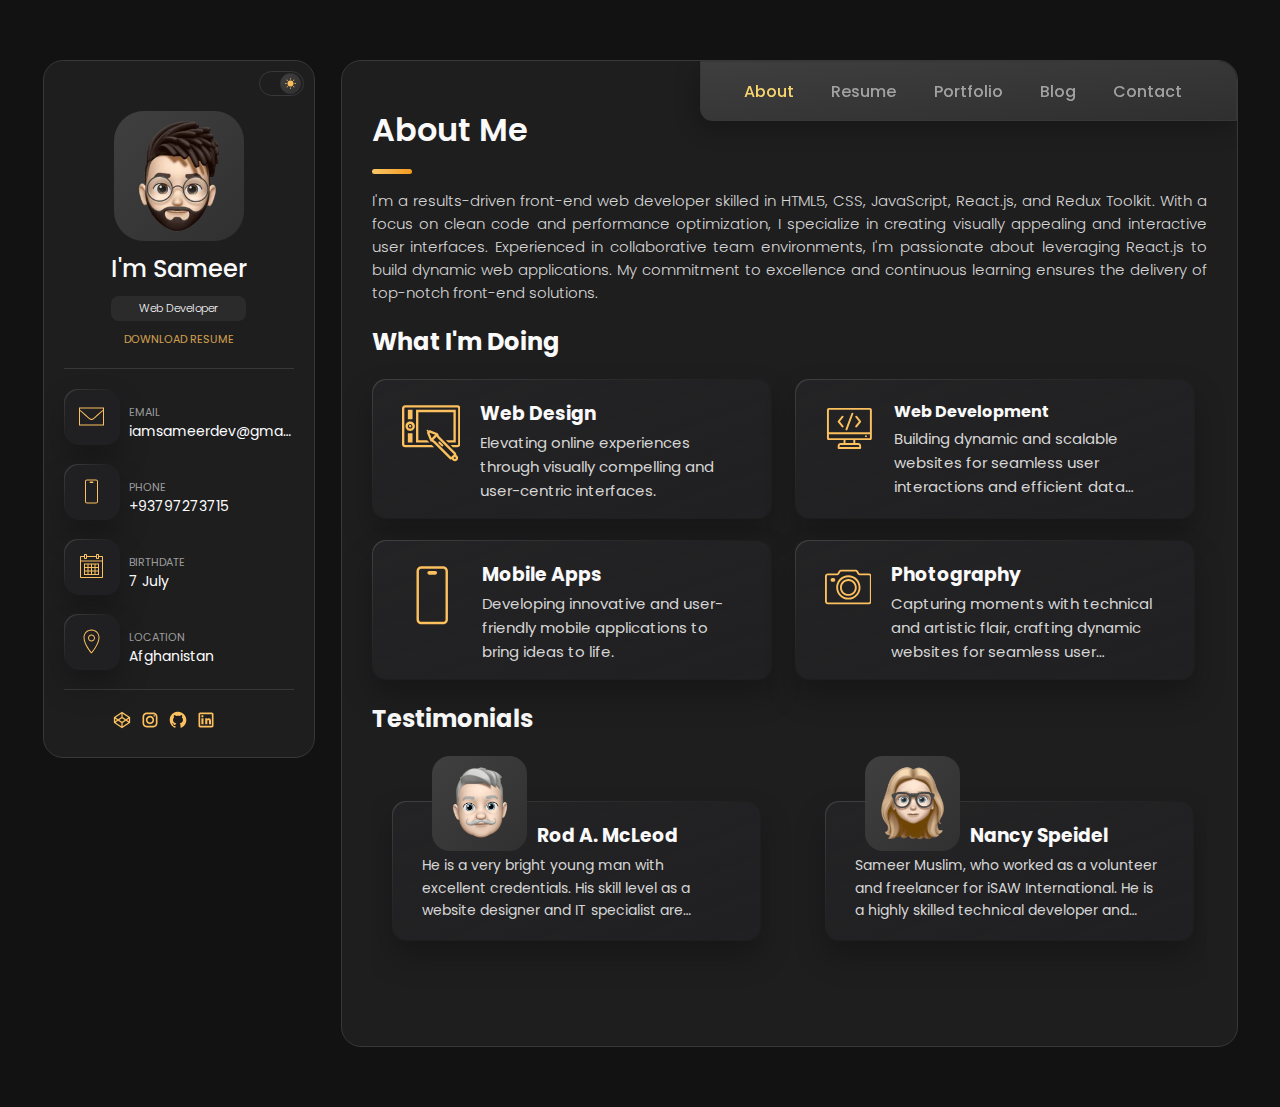
==== commit 593048b0: "Update index.html" ====
--- a/index.html
+++ b/index.html
@@ -16,7 +16,7 @@
     <title>I'm Sameer</title>
     <meta
       name="description"
-      content="I'm a results-driven front-end web developer skilled in HTML5, CSS,
+      content="I'm a results-driven front-end web developer skilled in HTML5, CSS,x
     JavaScript, React.js, and Redux Toolkit. With a focus on clean code
     and performance optimization, I specialize in creating visually
     appealing and interactive user interfaces."
@@ -124,7 +124,7 @@
               </div>
               <div class="item-data">
                 <p class="contact-name">Birthdate</p>
-                <time datetime="1996" class="contact-data"> 1996</time>
+                <time datetime="7 July" class="contact-data"> 7 July</time>
               </div>
             </li>
             <!-- list item  -->
--- a/css/style.css
+++ b/css/style.css
@@ -512,7 +512,7 @@
   list-style: none;
 }
 .menu-bar-link {
-  font-weight: 500;
+  font-weight: var(--font-weight-500);
   color: var(--menu-bar-text);
   float: left;
   margin-right: 10px;
@@ -1425,6 +1425,7 @@
   .menu-bar-link {
     font-size: 14px;
     font-weight: 500;
+    margin-right: 13px;
   }
 
   .right-side .big-title {
@@ -1554,10 +1555,13 @@
   .menu-bar {
     position: fixed !important;
   }
-
+  .menu-bar-ul {
+    width: 65%;
+  }
   .menu-bar .menu-bar-link {
-    font-size: 11px;
-    font-weight: 400;
+    font-size: 12px;
+    font-weight: var(--font-weight-500);
+    margin-right: 20px;
   }
   .contact-list {
     display: flex;
@@ -1700,6 +1704,9 @@
   .right-side {
     padding: 15px;
   }
+  .menu-bar-ul {
+    width: 75%;
+  }
   .my-info {
     row-gap: 5px;
   }
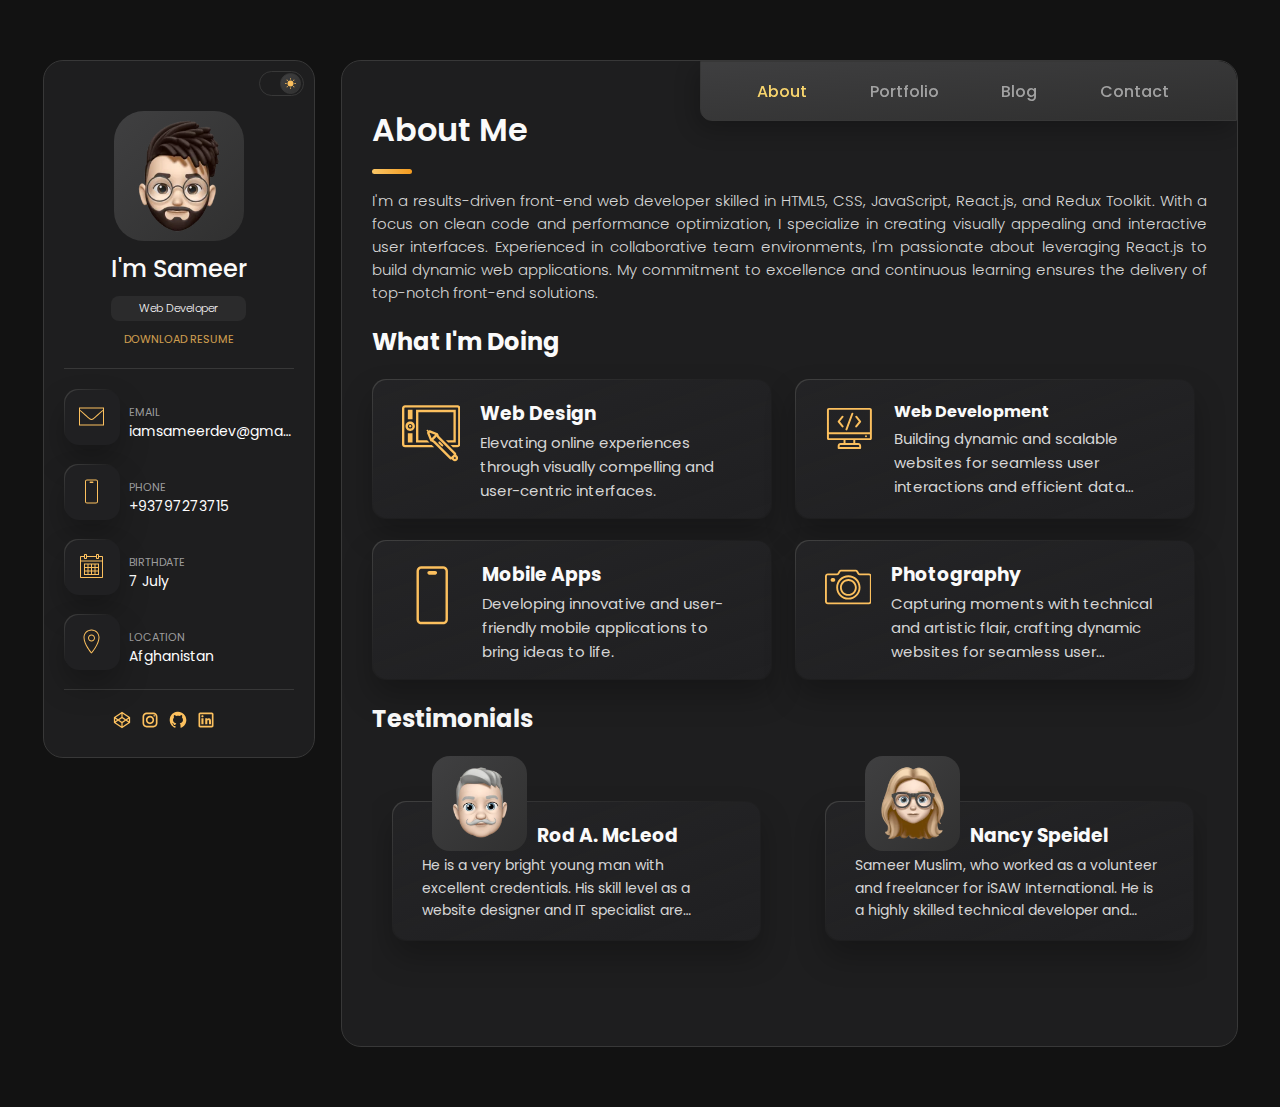
==== commit 7cdb1638: "resume change index.html" ====
--- a/index.html
+++ b/index.html
@@ -251,7 +251,7 @@
             <li>
               <button class="menu-bar-link about-btn active">About</button>
             </li>
-            <li><button class="menu-bar-link resume-btn">Resume</button></li>
+           <!-- <li><button class="menu-bar-link resume-btn">Resume</button></li> -->
             <li>
               <button class="menu-bar-link portfolio-btn">Portfolio</button>
             </li>
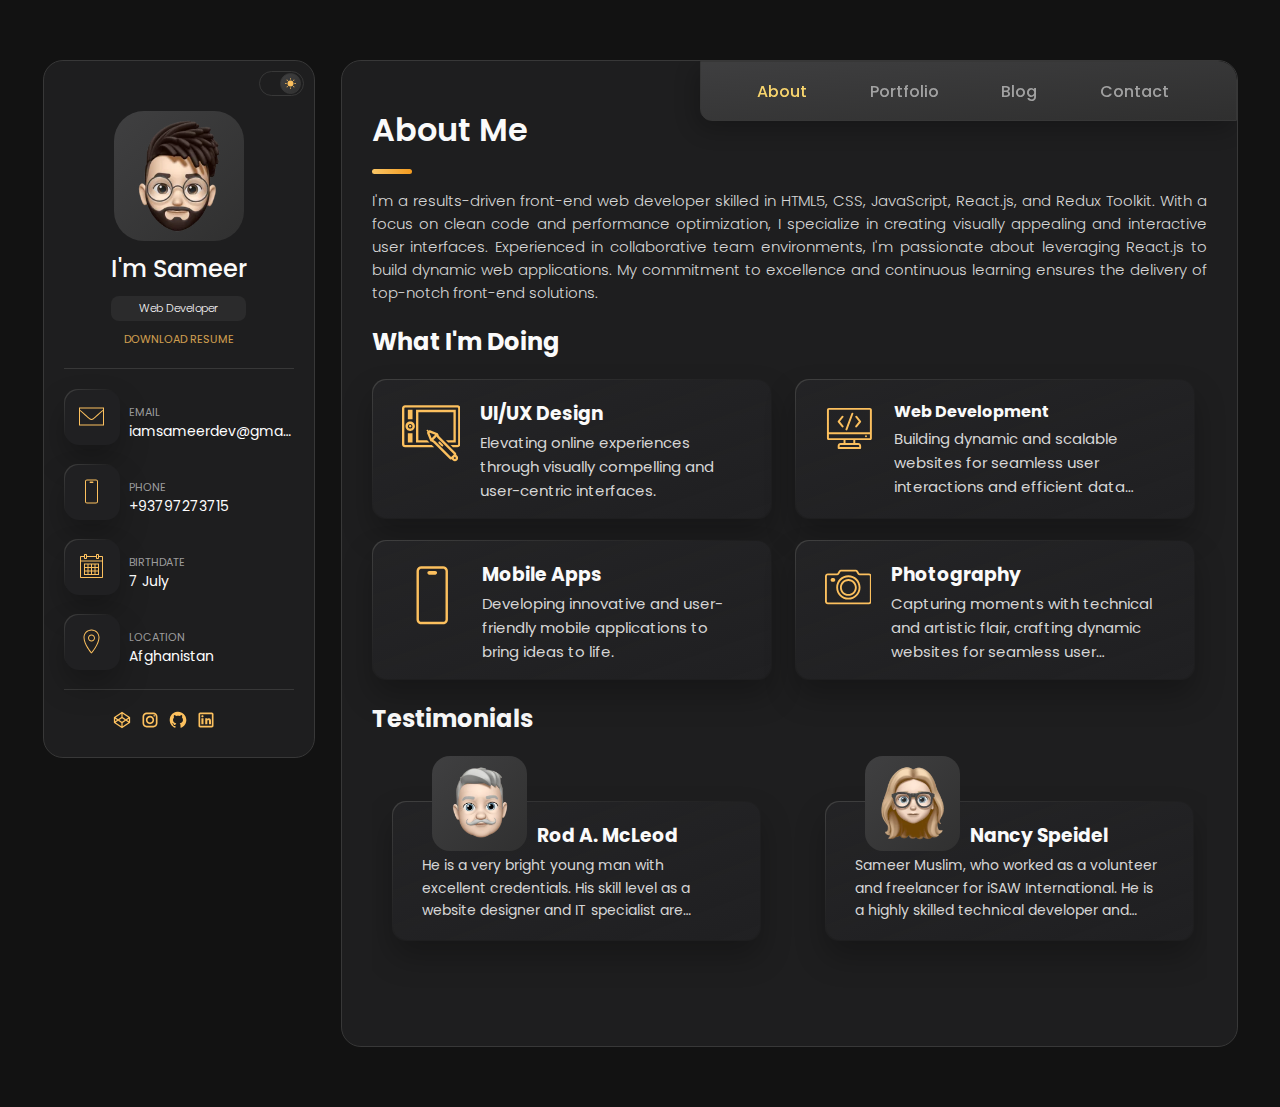
==== commit 4c9c6b8c: "Update index.html" ====
--- a/index.html
+++ b/index.html
@@ -296,7 +296,7 @@
                     </svg>
 
                     <div class="card-data">
-                      <h3 class="card-item-title">Web Design</h3>
+                      <h3 class="card-item-title">UI/UX Design</h3>
                       <p class="item-text">
                         Elevating online experiences through visually compelling
                         and user-centric interfaces.
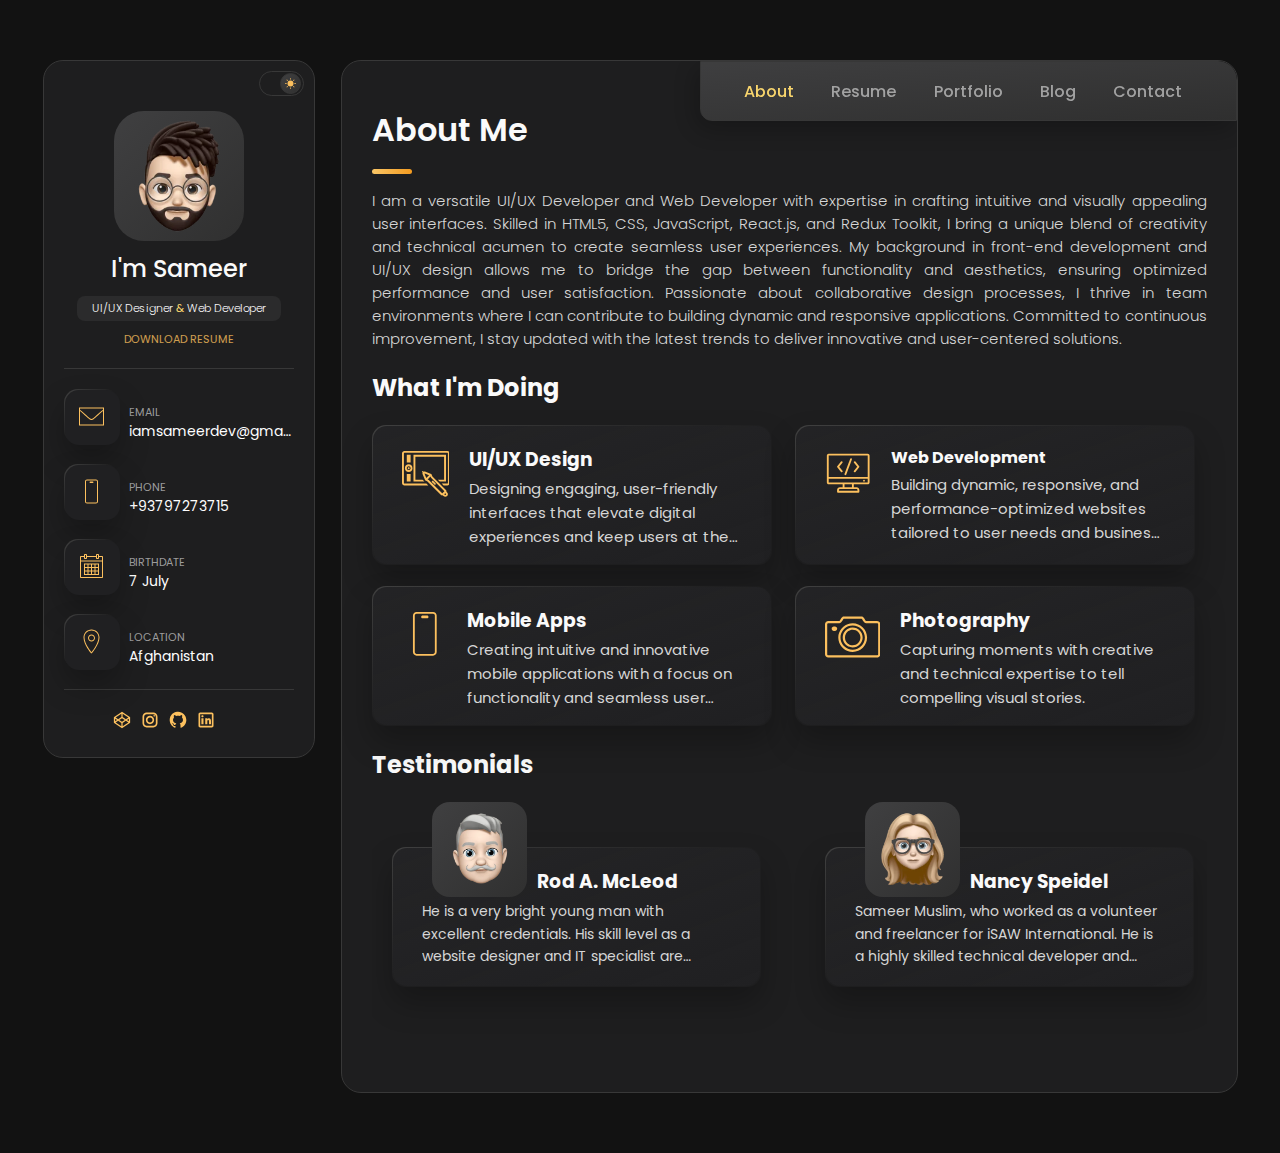
==== commit 85fdad2e: "update my positon" ====
--- a/index.html
+++ b/index.html
@@ -49,7 +49,12 @@
           </div>
           <div class="my-info">
             <h2 class="my-name">I'm Sameer</h2>
-            <p id="my-position" class="my-position">Web Developer</p>
+            <p id="my-position" class="my-position">
+              UI/UX Designer
+              <span class="companeis-link no-link">&</span>
+              Web Developer
+            </p>
+
             <a
               class="resume-download-btn"
               href="assets/moh-sameer-resume.pdf"
@@ -185,11 +190,7 @@
               />
             </svg>
           </a>
-          <a
-            href="https://github.com/sameermuslim"
-            aria-label="GitHub account link"
-            target="_blank"
-          >
+          <a href="" aria-label="GitHub account link" target="_blank">
             <svg
               xmlns="http://www.w3.org/2000/svg"
               viewBox="0 0 24 24"
@@ -201,11 +202,7 @@
               />
             </svg>
           </a>
-          <a
-            href="https://www.linkedin.com/in/m-sameer-muslim-55a5a4166/"
-            aria-label="Linkedin account link"
-            target="_blank"
-          >
+          <a href="" aria-label="Linkedin account link" target="_blank">
             <svg
               xmlns="http://www.w3.org/2000/svg"
               viewBox="0 0 24 24"
@@ -251,7 +248,7 @@
             <li>
               <button class="menu-bar-link about-btn active">About</button>
             </li>
-           <!-- <li><button class="menu-bar-link resume-btn">Resume</button></li> -->
+            <li><button class="menu-bar-link resume-btn">Resume</button></li>
             <li>
               <button class="menu-bar-link portfolio-btn">Portfolio</button>
             </li>
@@ -265,14 +262,18 @@
           <h1 class="big-title">About Me</h1>
           <div class="dash"></div>
           <p class="body-text">
-            I'm a results-driven front-end web developer skilled in HTML5, CSS,
-            JavaScript, React.js, and Redux Toolkit. With a focus on clean code
-            and performance optimization, I specialize in creating visually
-            appealing and interactive user interfaces. Experienced in
-            collaborative team environments, I'm passionate about leveraging
-            React.js to build dynamic web applications. My commitment to
-            excellence and continuous learning ensures the delivery of top-notch
-            front-end solutions.
+            I am a versatile UI/UX Developer and Web Developer with expertise in
+            crafting intuitive and visually appealing user interfaces. Skilled
+            in HTML5, CSS, JavaScript, React.js, and Redux Toolkit, I bring a
+            unique blend of creativity and technical acumen to create seamless
+            user experiences. My background in front-end development and UI/UX
+            design allows me to bridge the gap between functionality and
+            aesthetics, ensuring optimized performance and user satisfaction.
+            Passionate about collaborative design processes, I thrive in team
+            environments where I can contribute to building dynamic and
+            responsive applications. Committed to continuous improvement, I stay
+            updated with the latest trends to deliver innovative and
+            user-centered solutions.
           </p>
 
           <!-- What I'm doing section -->
@@ -298,8 +299,9 @@
                     <div class="card-data">
                       <h3 class="card-item-title">UI/UX Design</h3>
                       <p class="item-text">
-                        Elevating online experiences through visually compelling
-                        and user-centric interfaces.
+                        Designing engaging, user-friendly interfaces that
+                        elevate digital experiences and keep users at the
+                        center.
                       </p>
                     </div>
                   </div>
@@ -321,8 +323,8 @@
                     <div>
                       <h4 class="card-item-title">Web Development</h4>
                       <p class="item-text">
-                        Building dynamic and scalable websites for seamless user
-                        interactions and efficient data management.
+                        Building dynamic, responsive, and performance-optimized
+                        websites tailored to user needs and business goals.
                       </p>
                     </div>
                   </div>
@@ -344,8 +346,9 @@
                     <div>
                       <h3 class="card-item-title">Mobile Apps</h3>
                       <p class="item-text">
-                        Developing innovative and user-friendly mobile
-                        applications to bring ideas to life.
+                        Creating intuitive and innovative mobile applications
+                        with a focus on functionality and seamless user
+                        experience.
                       </p>
                     </div>
                   </div>
@@ -367,9 +370,8 @@
                     <div>
                       <h3 class="card-item-title">Photography</h3>
                       <p class="item-text">
-                        Capturing moments with technical and artistic flair,
-                        crafting dynamic websites for seamless user
-                        interactions.
+                        Capturing moments with creative and technical expertise
+                        to tell compelling visual stories.
                       </p>
                     </div>
                   </div>
@@ -1458,7 +1460,7 @@
                 </a>
               </li>
               <li class="port-list-li">
-                <a target="_blank" href="https://niyaz.design/">
+                <a target="_blank" href="">
                   <div class="card-item-portfolio active">
                     <div class="card-port-f-bunner">
                       <div class="bunner-preview">
